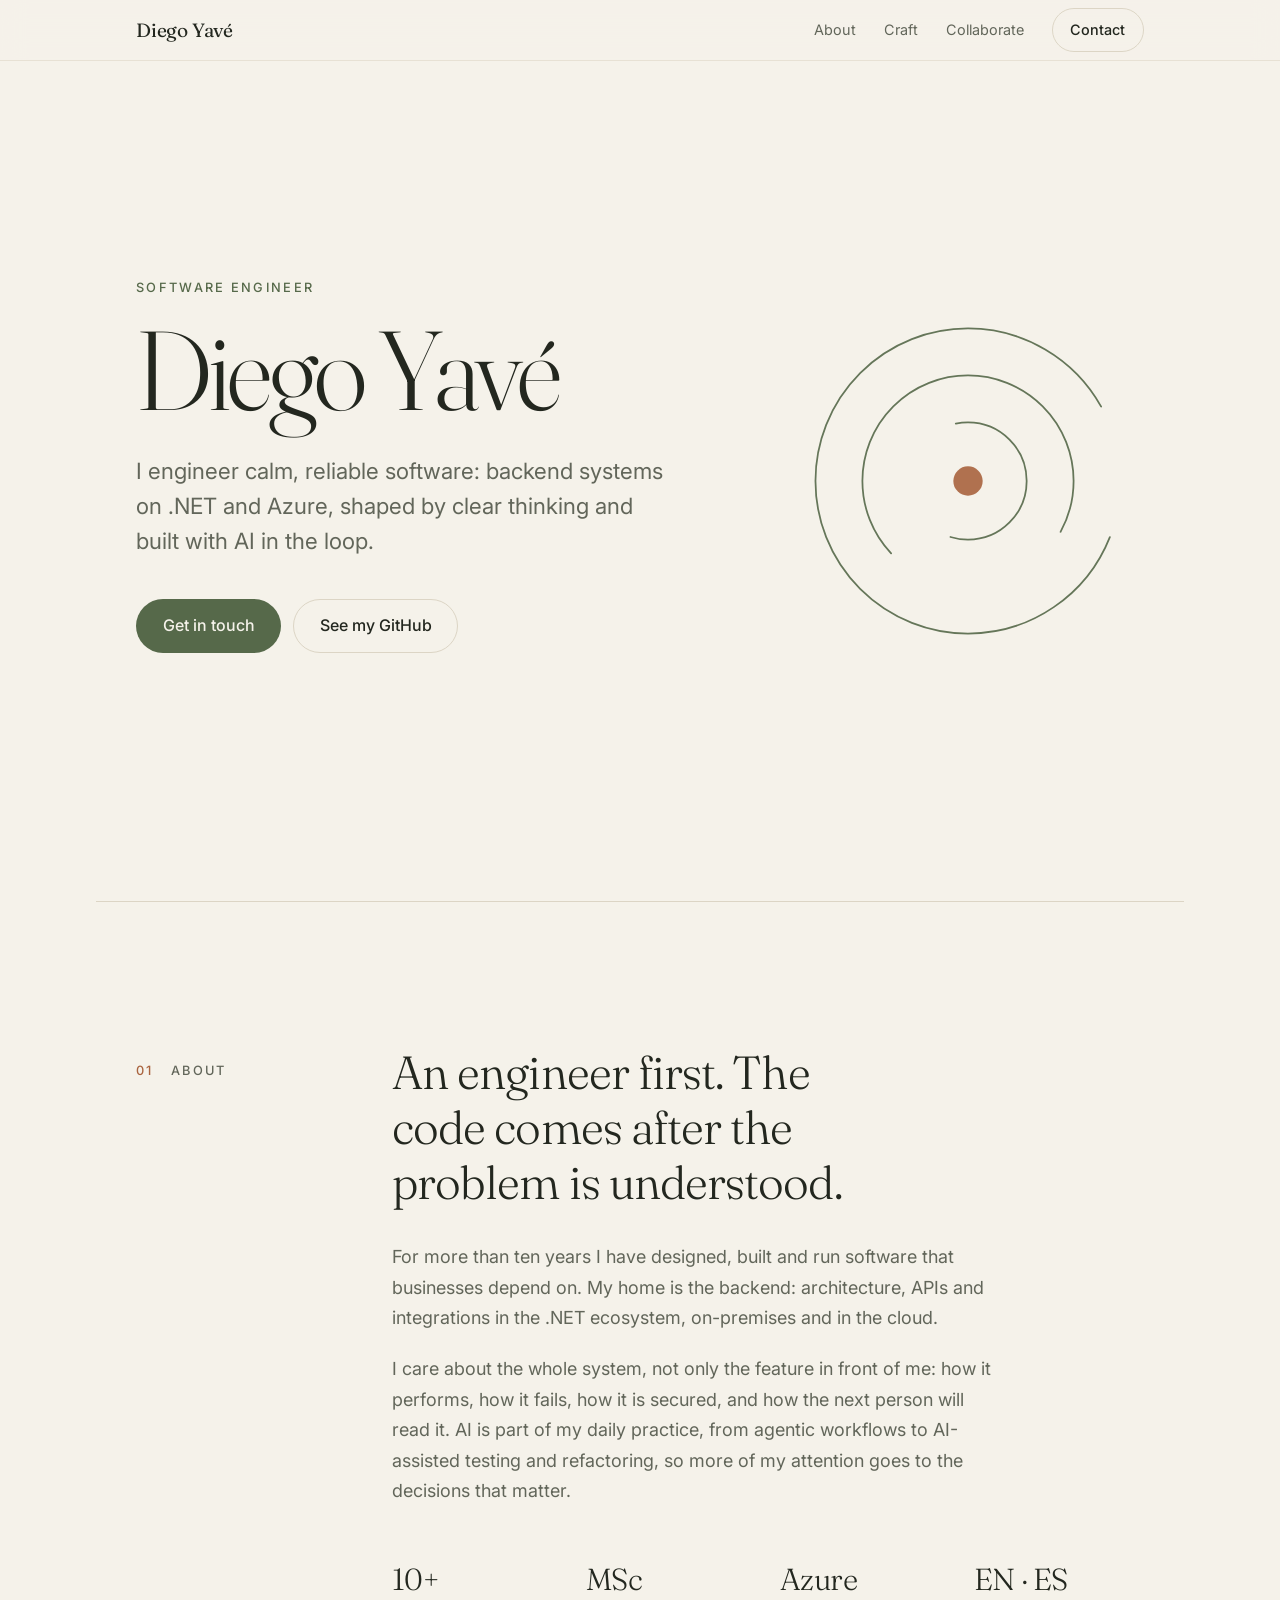
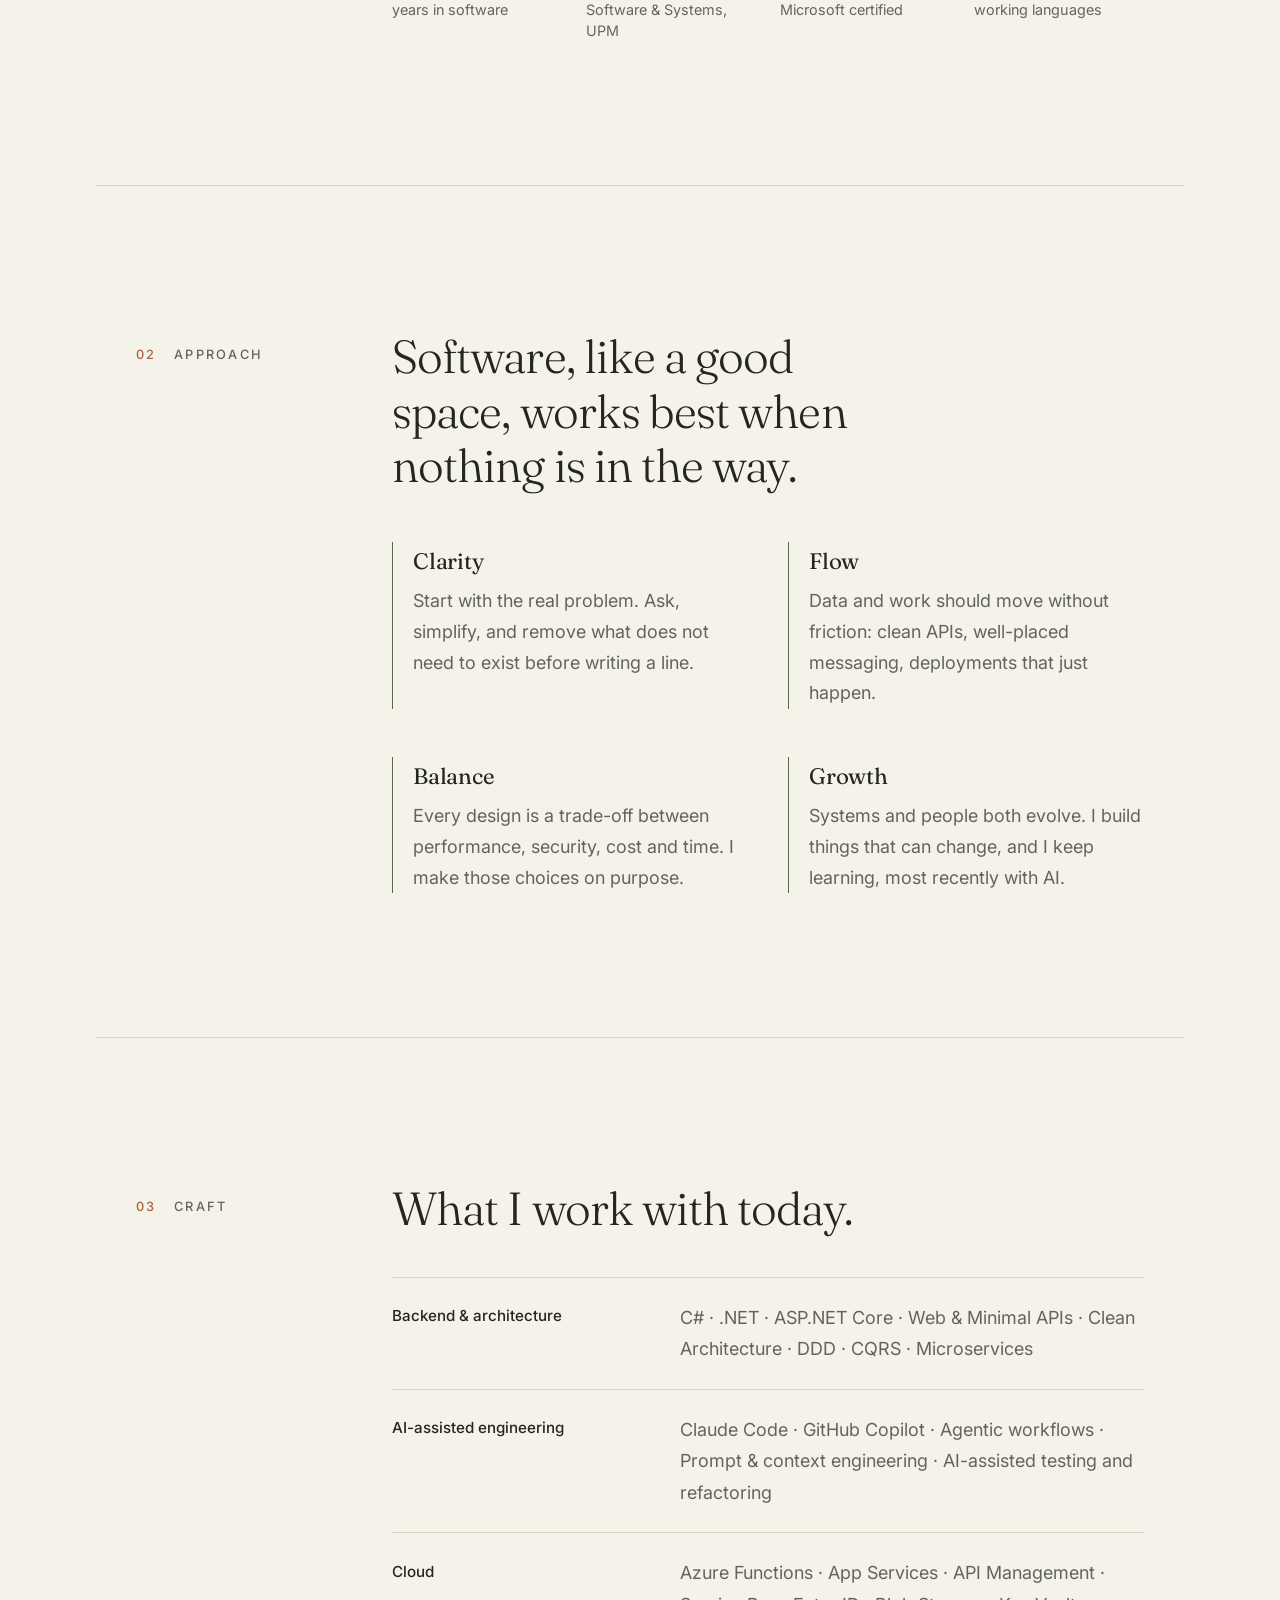
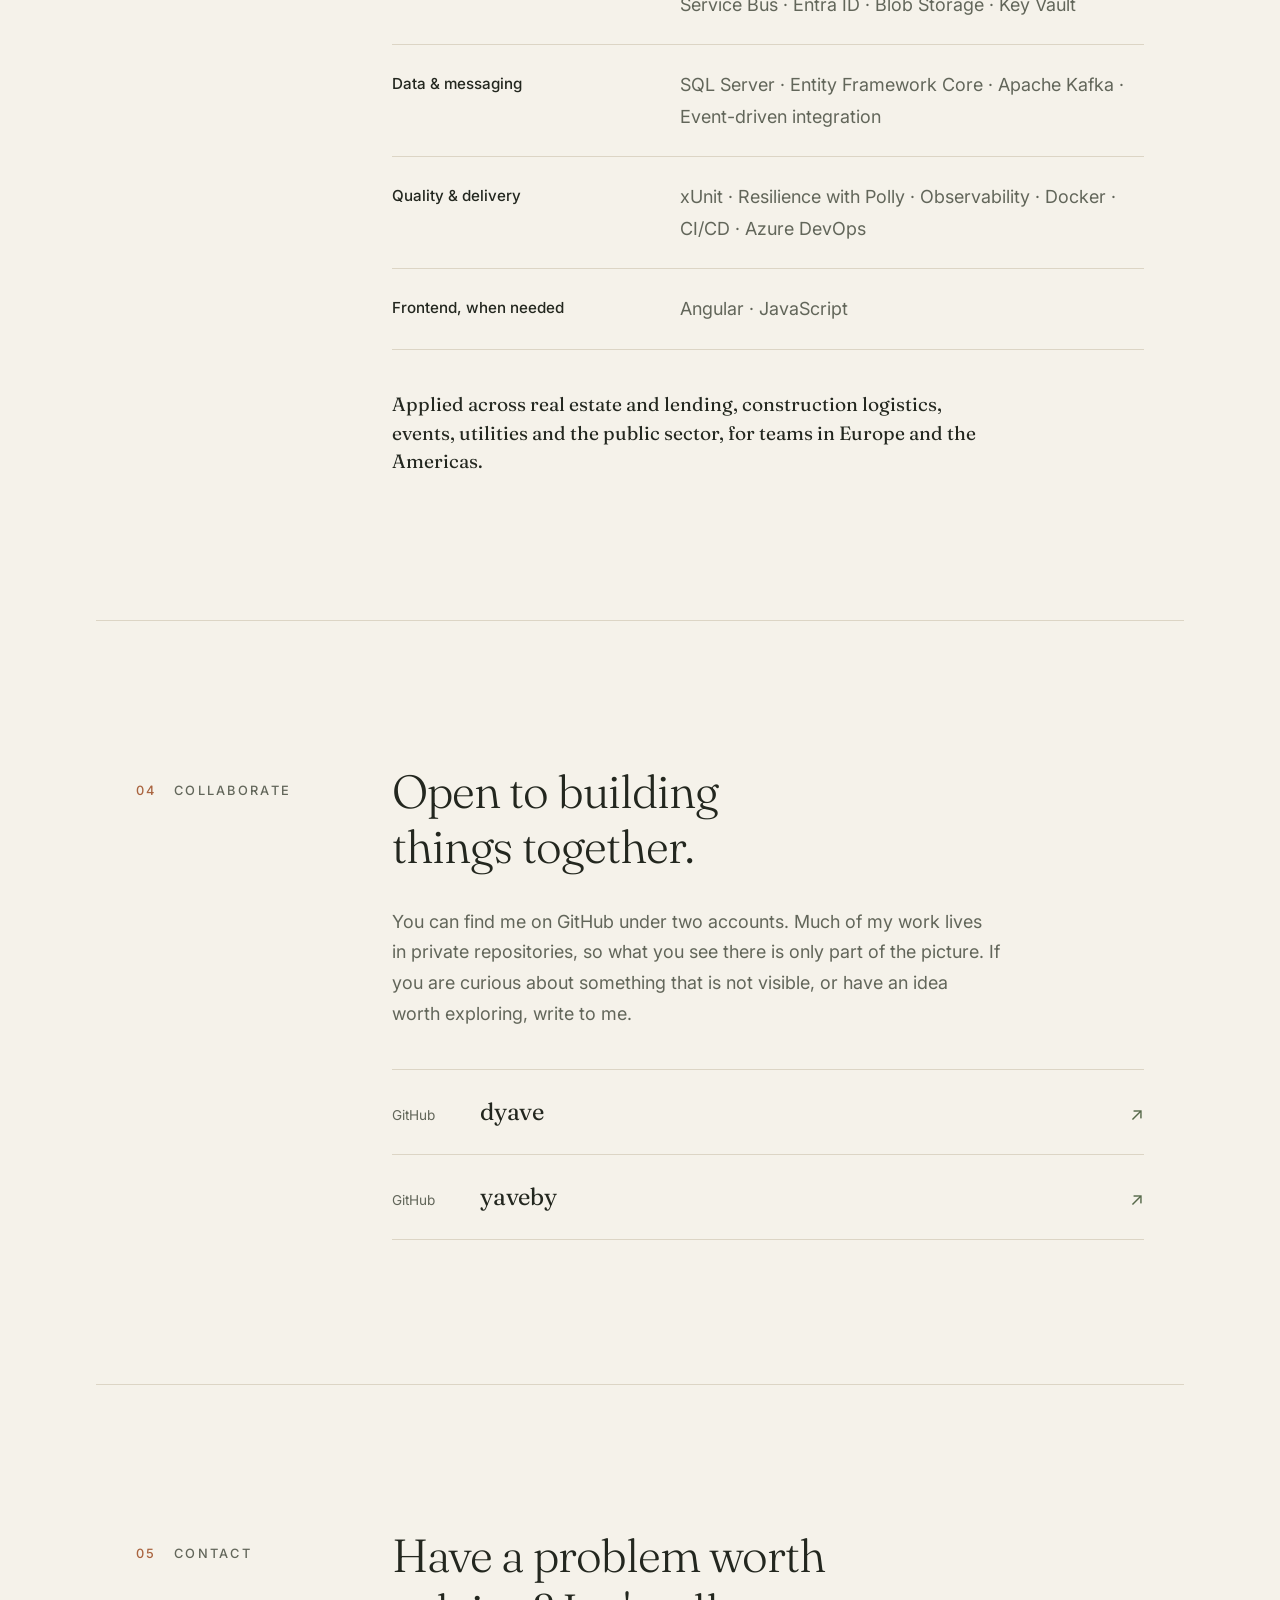
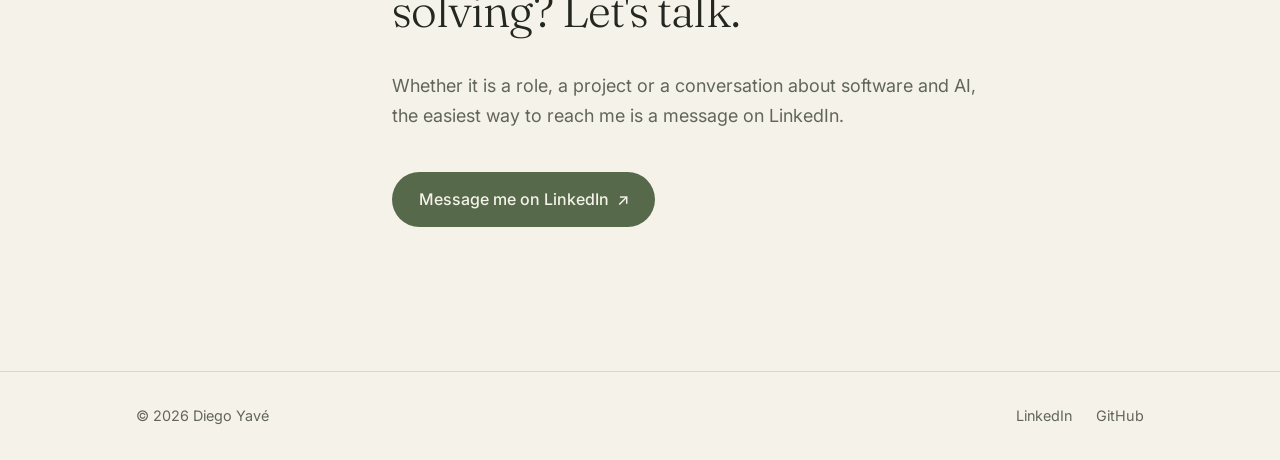
==== index.html @ b96f52ca "Add personal site Single-page, mobile-first site: about, approach, craft, collaboration and contact." ====
<!doctype html>
<html lang="en">
<head>
  <meta charset="utf-8">
  <meta name="viewport" content="width=device-width, initial-scale=1, viewport-fit=cover">
  <title>Diego Yavé — Software Engineer</title>
  <meta name="description" content="Diego Yavé is a software engineer with 10+ years building reliable backend systems on .NET and Azure, with AI woven into the way he works.">
  <meta name="author" content="Diego Yavé">
  <meta name="theme-color" content="#f5f2ea" media="(prefers-color-scheme: light)">
  <meta name="theme-color" content="#171a15" media="(prefers-color-scheme: dark)">
  <link rel="canonical" href="https://yaveby.github.io/">

  <meta property="og:type" content="website">
  <meta property="og:url" content="https://yaveby.github.io/">
  <meta property="og:title" content="Diego Yavé — Software Engineer">
  <meta property="og:description" content="Calm, reliable software. Backend systems on .NET and Azure, built with an engineer's care and AI in the loop.">
  <meta name="twitter:card" content="summary">

  <link rel="icon" href="favicon.svg" type="image/svg+xml">
  <link rel="preconnect" href="https://fonts.googleapis.com">
  <link rel="preconnect" href="https://fonts.gstatic.com" crossorigin>
  <link rel="stylesheet" href="https://fonts.googleapis.com/css2?family=Fraunces:opsz,wght@9..144,300..500&family=Inter:wght@400;500&display=swap">
  <link rel="stylesheet" href="styles.css">
  <script>document.documentElement.classList.add('js');</script>
</head>
<body>
  <a class="skip" href="#main">Skip to content</a>

  <header class="site-header">
    <div class="wrap bar">
      <a class="wordmark" href="#top" aria-label="Diego Yavé, back to top">Diego Yavé</a>
      <nav aria-label="Sections">
        <a class="nav-link" href="#about">About</a>
        <a class="nav-link" href="#craft">Craft</a>
        <a class="nav-link" href="#collaborate">Collaborate</a>
        <a class="nav-cta" href="#contact">Contact</a>
      </nav>
    </div>
  </header>

  <main id="main">
    <!-- Hero -->
    <section class="hero wrap" id="top">
      <svg class="emblem" viewBox="0 0 120 120" aria-hidden="true" focusable="false">
        <circle cx="60" cy="60" r="52" pathLength="100" stroke-dasharray="86 14" stroke-dashoffset="-6"/>
        <circle cx="60" cy="60" r="36" pathLength="100" stroke-dasharray="70 30" stroke-dashoffset="-38"/>
        <circle cx="60" cy="60" r="20" pathLength="100" stroke-dasharray="58 42" stroke-dashoffset="-72"/>
        <circle class="seed" cx="60" cy="60" r="5"/>
      </svg>
      <p class="eyebrow">Software Engineer</p>
      <h1>Diego Yavé</h1>
      <p class="lede">
        I engineer calm, reliable software: backend systems on .NET and Azure,
        shaped by clear thinking and built with AI in the loop.
      </p>
      <div class="actions">
        <a class="btn btn-solid" href="#contact">Get in touch</a>
        <a class="btn btn-quiet" href="#collaborate">See my GitHub</a>
      </div>
    </section>

    <!-- About -->
    <section class="section wrap" id="about">
      <p class="label reveal"><span>01</span> About</p>
      <div class="body">
        <h2 class="reveal">An engineer first. The code comes after the problem is understood.</h2>
        <p class="reveal">
          For more than ten years I have designed, built and run software that businesses depend on.
          My home is the backend: architecture, APIs and integrations in the .NET ecosystem, on-premises and in the cloud.
        </p>
        <p class="reveal">
          I care about the whole system, not only the feature in front of me: how it performs, how it fails,
          how it is secured, and how the next person will read it. AI is part of my daily practice, from
          agentic workflows to AI-assisted testing and refactoring, so more of my attention goes to the
          decisions that matter.
        </p>
        <ul class="facts reveal">
          <li><strong>10+</strong><span>years in software</span></li>
          <li><strong>MSc</strong><span>Software &amp; Systems, UPM</span></li>
          <li><strong>Azure</strong><span>Microsoft certified</span></li>
          <li><strong>EN · ES</strong><span>working languages</span></li>
        </ul>
      </div>
    </section>

    <!-- Principles -->
    <section class="section wrap" id="approach">
      <p class="label reveal"><span>02</span> Approach</p>
      <div class="body">
        <h2 class="reveal">Software, like a good space, works best when nothing is in the way.</h2>
        <ol class="principles">
          <li class="reveal">
            <h3>Clarity</h3>
            <p>Start with the real problem. Ask, simplify, and remove what does not need to exist before writing a line.</p>
          </li>
          <li class="reveal">
            <h3>Flow</h3>
            <p>Data and work should move without friction: clean APIs, well-placed messaging, deployments that just happen.</p>
          </li>
          <li class="reveal">
            <h3>Balance</h3>
            <p>Every design is a trade-off between performance, security, cost and time. I make those choices on purpose.</p>
          </li>
          <li class="reveal">
            <h3>Growth</h3>
            <p>Systems and people both evolve. I build things that can change, and I keep learning, most recently with AI.</p>
          </li>
        </ol>
      </div>
    </section>

    <!-- Craft -->
    <section class="section wrap" id="craft">
      <p class="label reveal"><span>03</span> Craft</p>
      <div class="body">
        <h2 class="reveal">What I work with today.</h2>
        <dl class="craft">
          <div class="reveal">
            <dt>Backend &amp; architecture</dt>
            <dd>C# · .NET · ASP.NET Core · Web &amp; Minimal APIs · Clean Architecture · DDD · CQRS · Microservices</dd>
          </div>
          <div class="reveal">
            <dt>AI-assisted engineering</dt>
            <dd>Claude Code · GitHub Copilot · Agentic workflows · Prompt &amp; context engineering · AI-assisted testing and refactoring</dd>
          </div>
          <div class="reveal">
            <dt>Cloud</dt>
            <dd>Azure Functions · App Services · API Management · Service Bus · Entra ID · Blob Storage · Key Vault</dd>
          </div>
          <div class="reveal">
            <dt>Data &amp; messaging</dt>
            <dd>SQL Server · Entity Framework Core · Apache Kafka · Event-driven integration</dd>
          </div>
          <div class="reveal">
            <dt>Quality &amp; delivery</dt>
            <dd>xUnit · Resilience with Polly · Observability · Docker · CI/CD · Azure DevOps</dd>
          </div>
          <div class="reveal">
            <dt>Frontend, when needed</dt>
            <dd>Angular · JavaScript</dd>
          </div>
        </dl>

        <p class="note reveal">
          Applied across real estate and lending, construction logistics, events,
          utilities and the public sector, for teams in Europe and the Americas.
        </p>
      </div>
    </section>

    <!-- Collaborate -->
    <section class="section wrap" id="collaborate">
      <p class="label reveal"><span>04</span> Collaborate</p>
      <div class="body">
        <h2 class="reveal">Open to building things together.</h2>
        <p class="reveal">
          You can find me on GitHub under two accounts. Much of my work lives in private repositories,
          so what you see there is only part of the picture. If you are curious about something that
          is not visible, or have an idea worth exploring, write to me.
        </p>
        <ul class="links reveal">
          <li>
            <a href="https://github.com/dyave" target="_blank" rel="noopener">
              <span class="links-k">GitHub</span>
              <span class="links-v">dyave</span>
              <span class="arrow" aria-hidden="true">↗</span>
            </a>
          </li>
          <li>
            <a href="https://github.com/yaveby" target="_blank" rel="noopener">
              <span class="links-k">GitHub</span>
              <span class="links-v">yaveby</span>
              <span class="arrow" aria-hidden="true">↗</span>
            </a>
          </li>
        </ul>
      </div>
    </section>

    <!-- Contact -->
    <section class="section wrap contact" id="contact">
      <p class="label reveal"><span>05</span> Contact</p>
      <div class="body">
        <h2 class="reveal">Have a problem worth solving? Let's talk.</h2>
        <p class="reveal">
          Whether it is a role, a project or a conversation about software and AI,
          the easiest way to reach me is a message on LinkedIn.
        </p>
        <div class="actions reveal">
          <a class="btn btn-solid" href="https://www.linkedin.com/in/diego-yave/" target="_blank" rel="noopener">Message me on LinkedIn <span aria-hidden="true">↗</span></a>
        </div>
      </div>
    </section>
  </main>

  <footer class="site-footer">
    <div class="wrap foot">
      <p>© 2026 Diego Yavé</p>
      <p>
        <a href="https://www.linkedin.com/in/diego-yave/" target="_blank" rel="noopener">LinkedIn</a>
        <a href="https://github.com/dyave" target="_blank" rel="noopener">GitHub</a>
      </p>
    </div>
  </footer>

  <script src="script.js" defer></script>
</body>
</html>
---- styles.css ----
/* Diego Yavé — personal site
   Mobile-first. Natural palette: paper, ink, moss, clay. */

:root {
  --bg: #f5f2ea;
  --surface: #ede8dc;
  --ink: #23271f;
  --muted: #62665a;
  --line: #dcd5c5;
  --accent: #56694a;
  --clay: #a9643f;
  --on-accent: #f5f2ea;

  --serif: "Fraunces", "Iowan Old Style", "Palatino Linotype", Georgia, serif;
  --sans: "Inter", system-ui, -apple-system, "Segoe UI", Roboto, sans-serif;

  --gutter: 1.5rem;
  --space: clamp(4.5rem, 14vw, 9rem);
}

@media (prefers-color-scheme: dark) {
  :root {
    --bg: #171a15;
    --surface: #1f231c;
    --ink: #e9e6dc;
    --muted: #a5a899;
    --line: #31362c;
    --accent: #a6b895;
    --clay: #d39674;
    --on-accent: #171a15;
  }
}

*, *::before, *::after { box-sizing: border-box; }

html {
  scroll-behavior: smooth;
  scroll-padding-top: 4.5rem;
  -webkit-text-size-adjust: 100%;
}

body {
  margin: 0;
  background: var(--bg);
  color: var(--ink);
  font-family: var(--sans);
  font-size: 1.0625rem;
  line-height: 1.7;
  -webkit-font-smoothing: antialiased;
  text-rendering: optimizeLegibility;
}

h1, h2, h3, p, ul, ol, dl, dd { margin: 0; padding: 0; }
ul, ol { list-style: none; }
a { color: inherit; text-decoration: none; }

:focus-visible {
  outline: 2px solid var(--accent);
  outline-offset: 3px;
  border-radius: 4px;
}

.wrap {
  width: 100%;
  max-width: 68rem;
  margin-inline: auto;
  padding-inline: max(var(--gutter), env(safe-area-inset-left)) max(var(--gutter), env(safe-area-inset-right));
}

.skip {
  position: absolute;
  left: 1rem;
  top: -4rem;
  z-index: 20;
  padding: .6rem 1rem;
  background: var(--ink);
  color: var(--bg);
  border-radius: 999px;
}
.skip:focus { top: 1rem; }

/* Header ---------------------------------------------------- */

.site-header {
  position: sticky;
  top: 0;
  z-index: 10;
  background: color-mix(in srgb, var(--bg) 86%, transparent);
  -webkit-backdrop-filter: blur(12px);
  backdrop-filter: blur(12px);
  border-bottom: 1px solid color-mix(in srgb, var(--line) 60%, transparent);
}

.bar {
  display: flex;
  align-items: center;
  justify-content: space-between;
  min-height: 3.75rem;
}

.wordmark {
  font-family: var(--serif);
  font-size: 1.2rem;
  letter-spacing: -.01em;
  padding-block: .6rem;
}

nav { display: flex; align-items: center; gap: 1.75rem; }

.nav-link {
  display: none;
  font-size: .9rem;
  color: var(--muted);
  padding-block: .6rem;
  transition: color .2s;
}
.nav-link:hover { color: var(--ink); }

.nav-cta {
  font-size: .9rem;
  font-weight: 500;
  padding: .55rem 1.1rem;
  border: 1px solid var(--line);
  border-radius: 999px;
  transition: border-color .2s, background-color .2s;
}
.nav-cta:hover { border-color: var(--accent); background: var(--surface); }

/* Hero ------------------------------------------------------ */

.hero {
  padding-block: clamp(3.5rem, 12vw, 7rem) var(--space);
  min-height: calc(100svh - 3.75rem);
  display: flex;
  flex-direction: column;
  justify-content: center;
}

.emblem {
  width: 5.5rem;
  height: 5.5rem;
  margin-bottom: 2.5rem;
  fill: none;
  stroke: var(--accent);
  stroke-width: 1.25;
  stroke-linecap: round;
}
.emblem .seed { fill: var(--clay); stroke: none; }

.eyebrow {
  font-size: .8rem;
  font-weight: 500;
  letter-spacing: .18em;
  text-transform: uppercase;
  color: var(--accent);
  margin-bottom: 1rem;
}

h1 {
  font-family: var(--serif);
  font-weight: 300;
  font-size: clamp(3.25rem, 15vw, 7rem);
  line-height: 1;
  letter-spacing: -.035em;
}

.lede {
  margin-top: 1.75rem;
  max-width: 34rem;
  font-size: clamp(1.15rem, 4.4vw, 1.4rem);
  line-height: 1.55;
  color: var(--muted);
}

.actions {
  display: flex;
  flex-direction: column;
  gap: .75rem;
  margin-top: 2.5rem;
}

.btn {
  display: inline-flex;
  align-items: center;
  justify-content: center;
  gap: .5rem;
  min-height: 3.25rem;
  padding: .8rem 1.6rem;
  border-radius: 999px;
  font-weight: 500;
  font-size: 1rem;
  border: 1px solid transparent;
  transition: transform .2s, background-color .2s, border-color .2s;
}
.btn:active { transform: scale(.98); }
.btn-solid { background: var(--accent); color: var(--on-accent); }
.btn-solid:hover { background: color-mix(in srgb, var(--accent) 88%, var(--ink)); }
.btn-quiet { border-color: var(--line); }
.btn-quiet:hover { border-color: var(--accent); background: var(--surface); }

/* Sections -------------------------------------------------- */

.section {
  padding-block: var(--space);
  border-top: 1px solid var(--line);
}

.label {
  font-size: .8rem;
  font-weight: 500;
  letter-spacing: .18em;
  text-transform: uppercase;
  color: var(--muted);
  margin-bottom: 2rem;
}
.label span { color: var(--clay); margin-right: .75rem; }

h2 {
  font-family: var(--serif);
  font-weight: 300;
  font-size: clamp(1.85rem, 7.2vw, 2.9rem);
  line-height: 1.18;
  letter-spacing: -.02em;
  max-width: 22ch;
  margin-bottom: 2rem;
  text-wrap: balance;
}

.body > p {
  max-width: 38rem;
  color: var(--muted);
}
.body > p + p { margin-top: 1.25rem; }

/* Facts */
.facts {
  display: grid;
  grid-template-columns: 1fr 1fr;
  gap: 2rem 1.5rem;
  margin-top: 3.5rem;
}
.facts li { display: flex; flex-direction: column; gap: .25rem; }
.facts strong {
  font-family: var(--serif);
  font-weight: 300;
  font-size: 1.9rem;
  line-height: 1.1;
  letter-spacing: -.02em;
}
.facts span { font-size: .9rem; color: var(--muted); line-height: 1.4; }

/* Principles */
.principles {
  display: grid;
  gap: 2.75rem;
  margin-top: 3rem;
  counter-reset: p;
}
.principles li {
  counter-increment: p;
  padding-left: 1.25rem;
  border-left: 1px solid var(--accent);
}
.principles h3 {
  font-family: var(--serif);
  font-weight: 400;
  font-size: 1.4rem;
  letter-spacing: -.01em;
  margin-bottom: .4rem;
}
.principles p { color: var(--muted); max-width: 30rem; }

/* Craft */
.craft { margin-top: 2.5rem; border-bottom: 1px solid var(--line); }
.craft > div {
  padding-block: 1.5rem;
  border-top: 1px solid var(--line);
}
.craft dt {
  font-weight: 500;
  font-size: .95rem;
  margin-bottom: .45rem;
}
.craft dd { color: var(--muted); line-height: 1.75; }

.note {
  margin-top: 2.5rem;
  font-family: var(--serif);
  font-size: 1.2rem;
  line-height: 1.5;
  color: var(--ink) !important;
}

/* Link list */
.links { margin-top: 2.5rem; border-bottom: 1px solid var(--line); }
.links a {
  display: flex;
  align-items: baseline;
  gap: 1rem;
  padding-block: 1.35rem;
  border-top: 1px solid var(--line);
  transition: padding .25s;
}
.links-k { font-size: .85rem; color: var(--muted); width: 4.5rem; }
.links-v {
  font-family: var(--serif);
  font-size: 1.5rem;
  letter-spacing: -.01em;
  flex: 1;
}
.arrow { color: var(--accent); transition: transform .25s; }
.links a:hover { padding-inline: .5rem; }
.links a:hover .arrow { transform: translate(2px, -2px); }

/* Contact */
.contact h2 { max-width: 18ch; }

/* Footer ---------------------------------------------------- */

.site-footer {
  border-top: 1px solid var(--line);
  padding-block: 2rem calc(2rem + env(safe-area-inset-bottom));
  font-size: .9rem;
  color: var(--muted);
}
.foot {
  display: flex;
  flex-wrap: wrap;
  justify-content: space-between;
  gap: .75rem 1.5rem;
}
.foot a { margin-left: 1.25rem; padding-block: .5rem; }
.foot a:first-child { margin-left: 0; }
.foot a:hover { color: var(--ink); }

/* Reveal on scroll (only when JS is running) ---------------- */

.js .reveal {
  opacity: 0;
  transform: translateY(14px);
  transition: opacity .8s ease, transform .8s ease;
}
.js .reveal.in { opacity: 1; transform: none; }

@media (prefers-reduced-motion: reduce) {
  html { scroll-behavior: auto; }
  .js .reveal { opacity: 1; transform: none; transition: none; }
  * { transition: none !important; }
}

/* Wider screens --------------------------------------------- */

@media (min-width: 40rem) {
  :root { --gutter: 2.5rem; }
  .actions { flex-direction: row; }
  .facts { grid-template-columns: repeat(4, 1fr); }
  .principles { grid-template-columns: 1fr 1fr; gap: 3rem 2.5rem; }
  .nav-link { display: inline-block; }
}

@media (min-width: 60rem) {
  body { font-size: 1.125rem; }
  .hero { position: relative; }
  .emblem {
    position: absolute;
    right: var(--gutter);
    top: 50%;
    width: 22rem;
    height: 22rem;
    margin: 0;
    transform: translateY(-50%);
    stroke-width: .6;
    opacity: .9;
  }
  .section {
    display: grid;
    grid-template-columns: 14rem 1fr;
    gap: 2rem;
  }
  .label { margin: .9rem 0 0; }
  .craft > div {
    display: grid;
    grid-template-columns: 16rem 1fr;
    gap: 2rem;
  }
  .craft dt { margin: 0; padding-top: .1rem; }
}
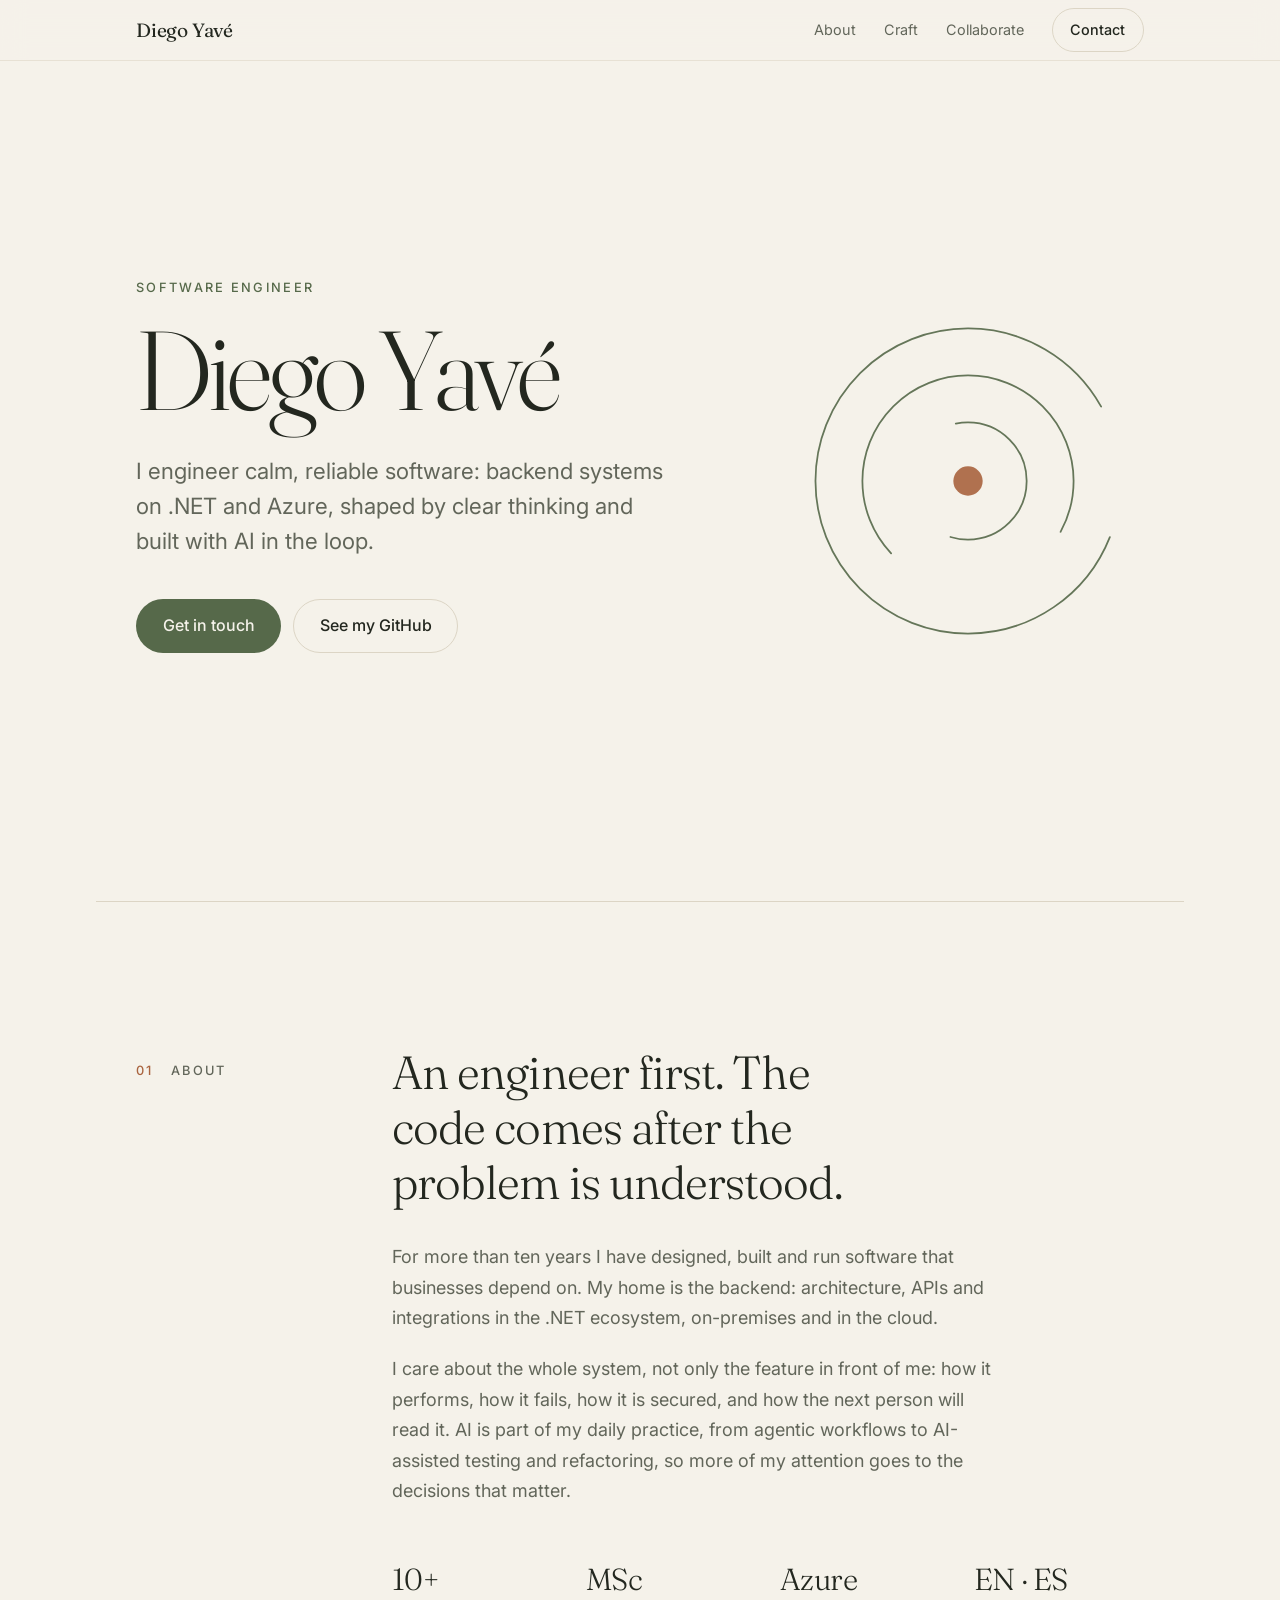
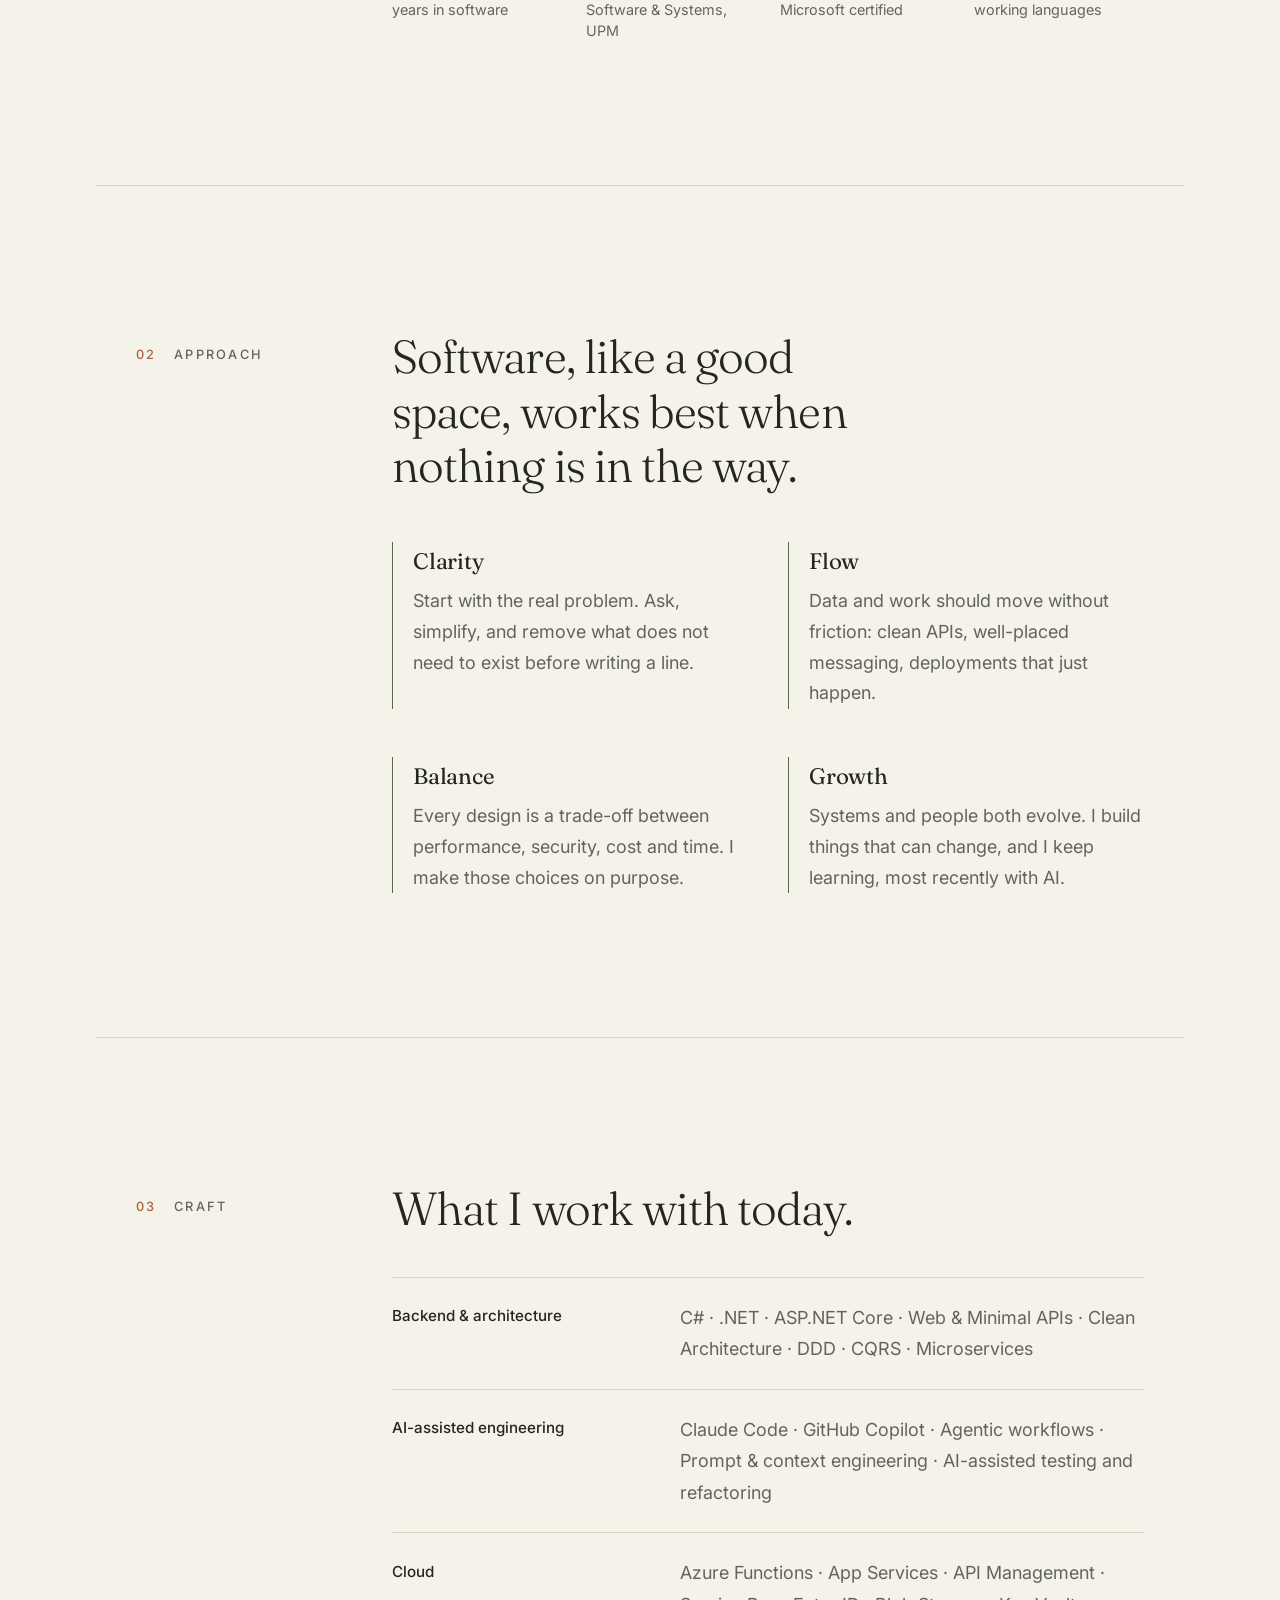
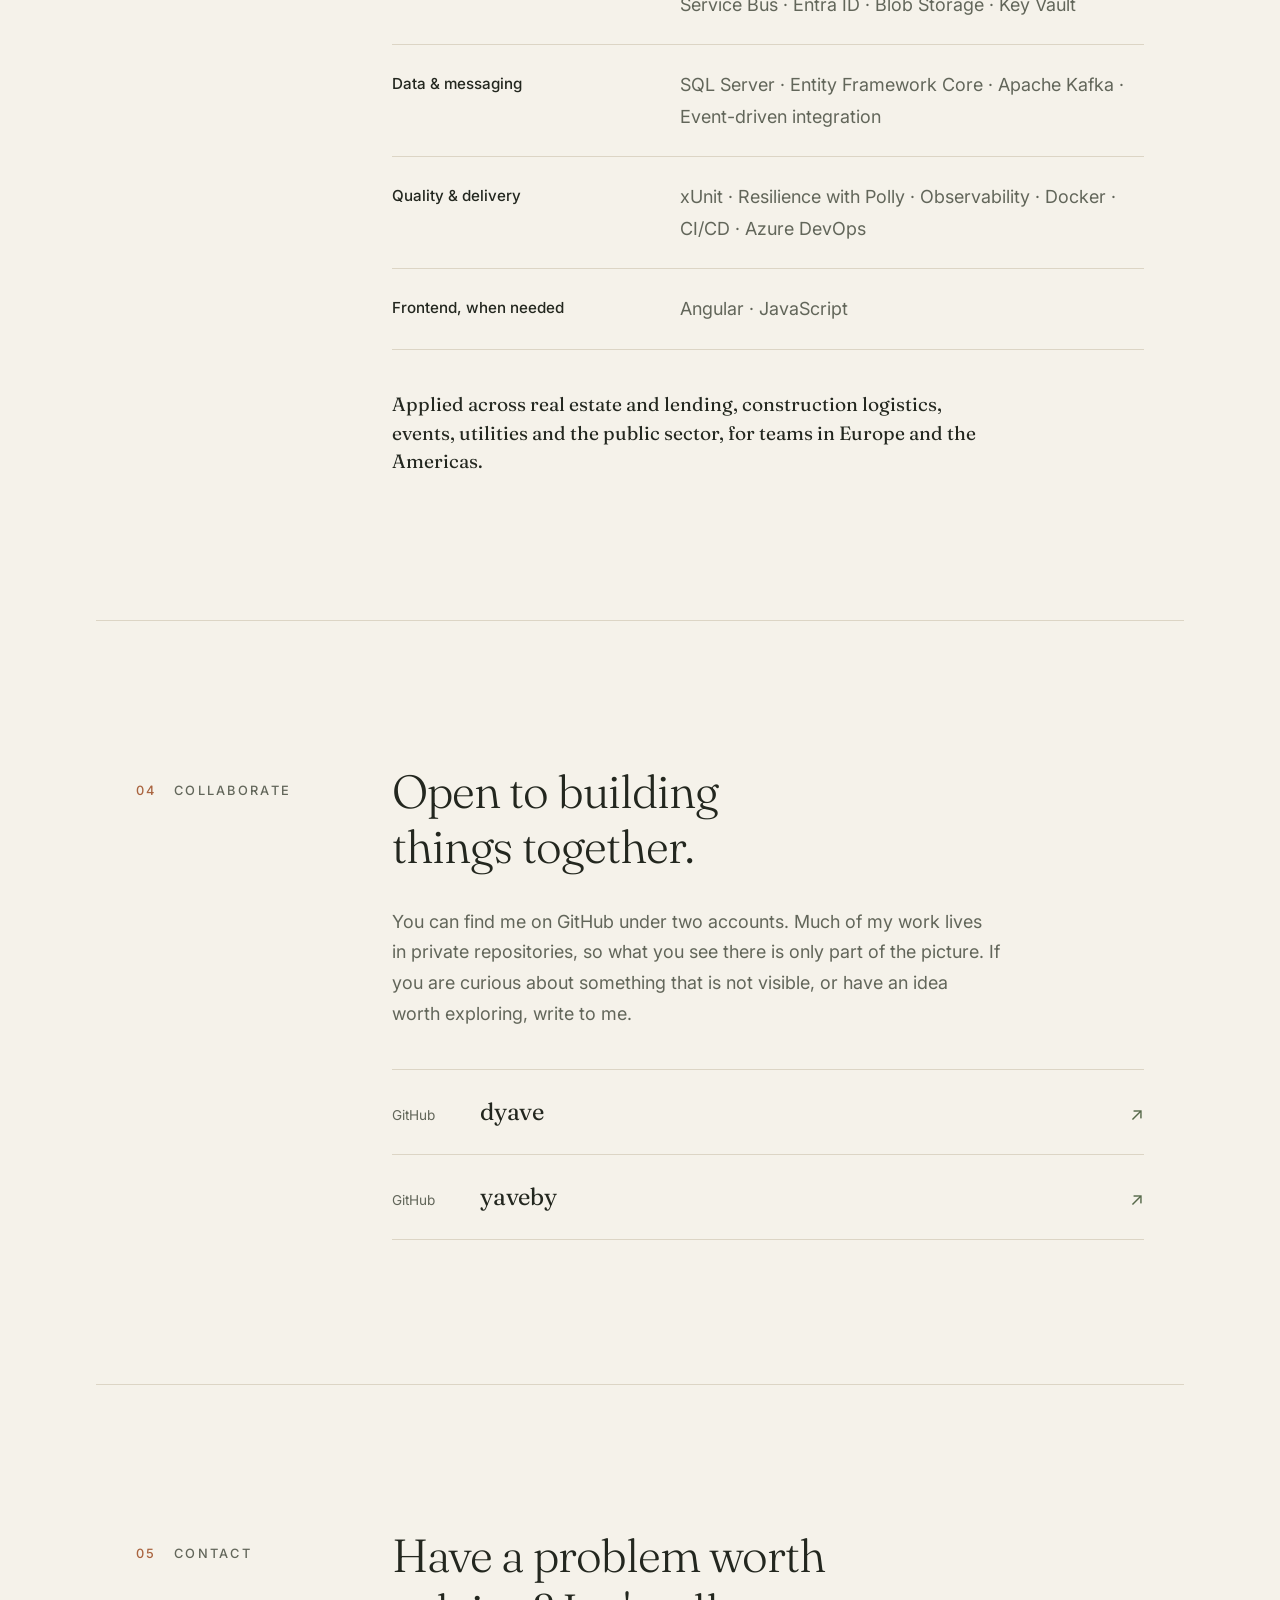
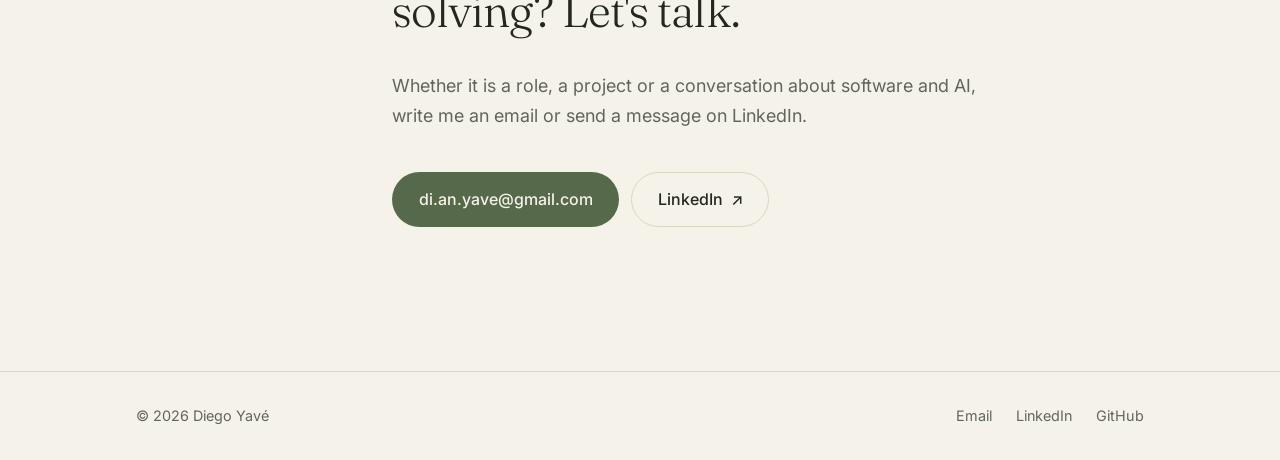
==== commit 2c49c3cc: "Add email to contact section Co-Authored-By: Claude Fable 5.2 <noreply@anthropic.com>" ====
--- a/index.html
+++ b/index.html
@@ -184,10 +184,11 @@
         <h2 class="reveal">Have a problem worth solving? Let's talk.</h2>
         <p class="reveal">
           Whether it is a role, a project or a conversation about software and AI,
-          the easiest way to reach me is a message on LinkedIn.
+          write me an email or send a message on LinkedIn.
         </p>
         <div class="actions reveal">
-          <a class="btn btn-solid" href="https://www.linkedin.com/in/diego-yave/" target="_blank" rel="noopener">Message me on LinkedIn <span aria-hidden="true">↗</span></a>
+          <a class="btn btn-solid" href="mailto:di.an.yave@gmail.com">di.an.yave@gmail.com</a>
+          <a class="btn btn-quiet" href="https://www.linkedin.com/in/diego-yave/" target="_blank" rel="noopener">LinkedIn <span aria-hidden="true">↗</span></a>
         </div>
       </div>
     </section>
@@ -197,6 +198,7 @@
     <div class="wrap foot">
       <p>© 2026 Diego Yavé</p>
       <p>
+        <a href="mailto:di.an.yave@gmail.com">Email</a>
         <a href="https://www.linkedin.com/in/diego-yave/" target="_blank" rel="noopener">LinkedIn</a>
         <a href="https://github.com/dyave" target="_blank" rel="noopener">GitHub</a>
       </p>
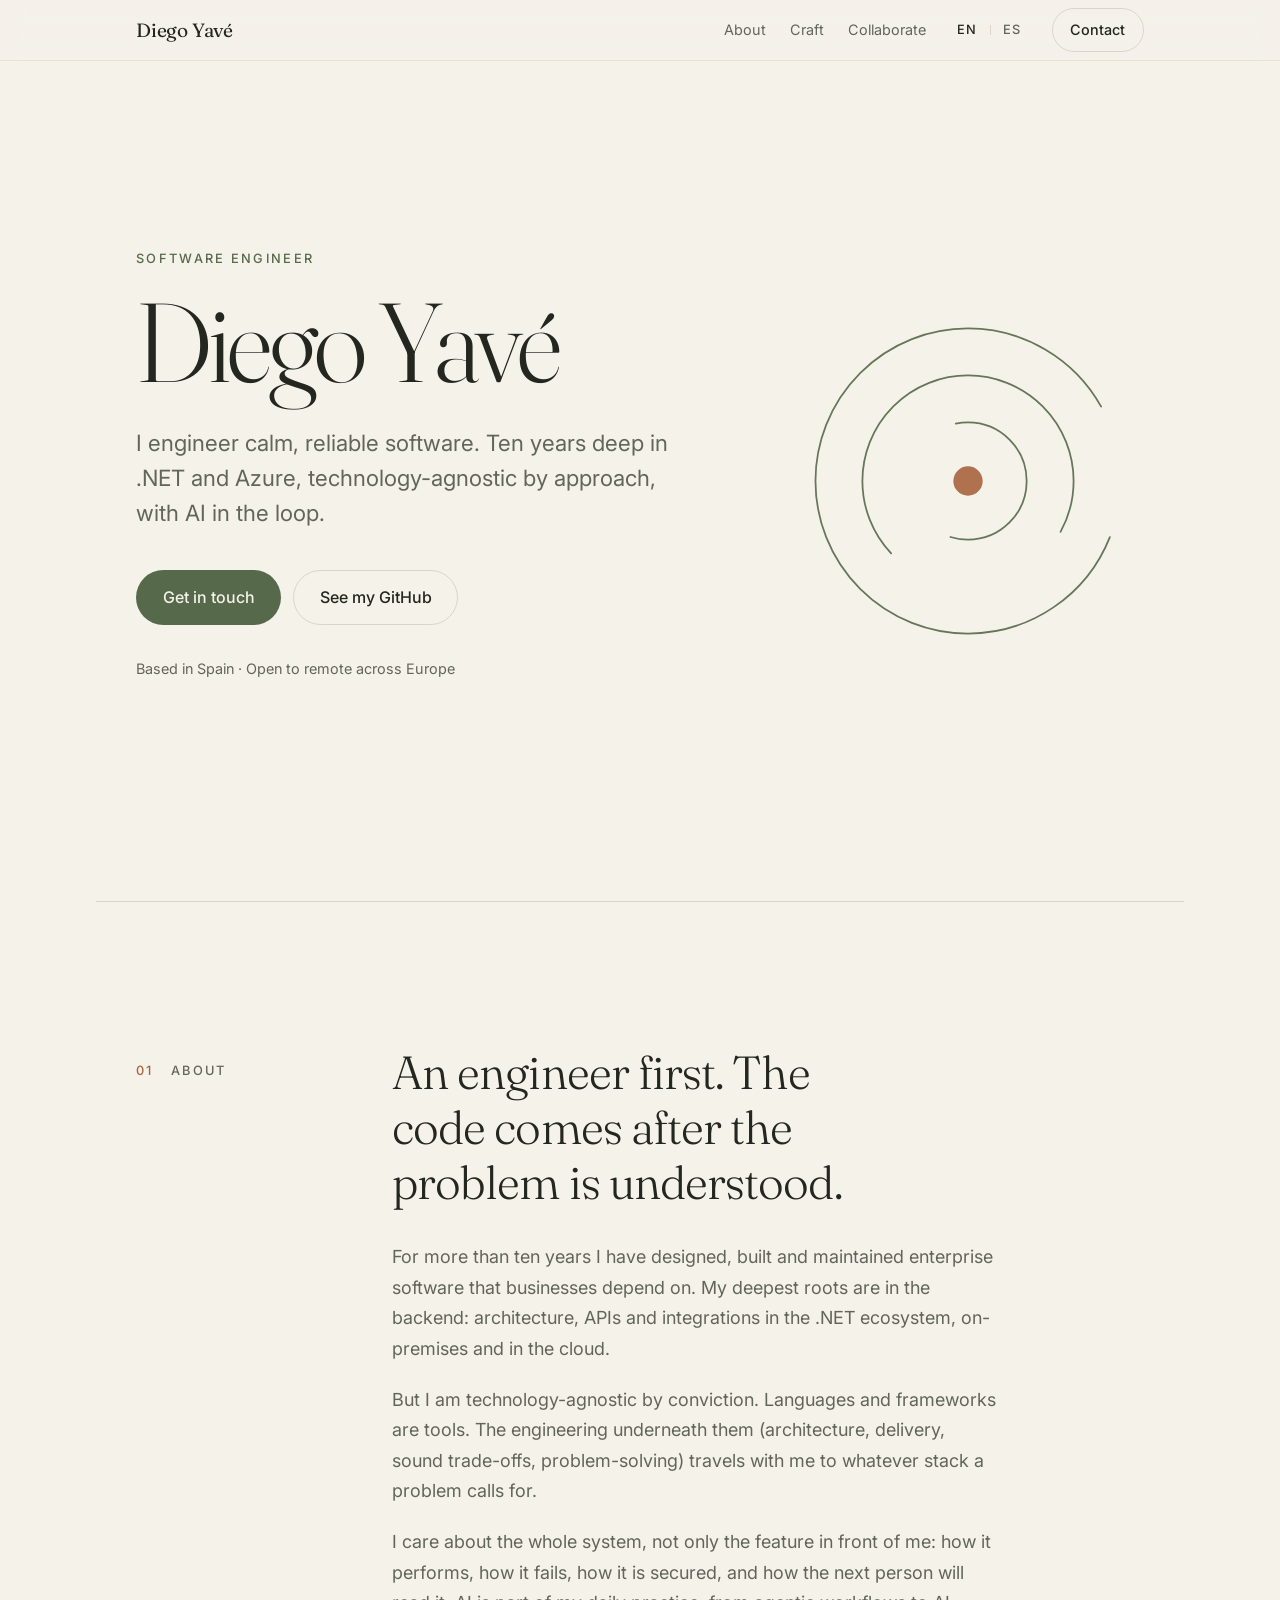
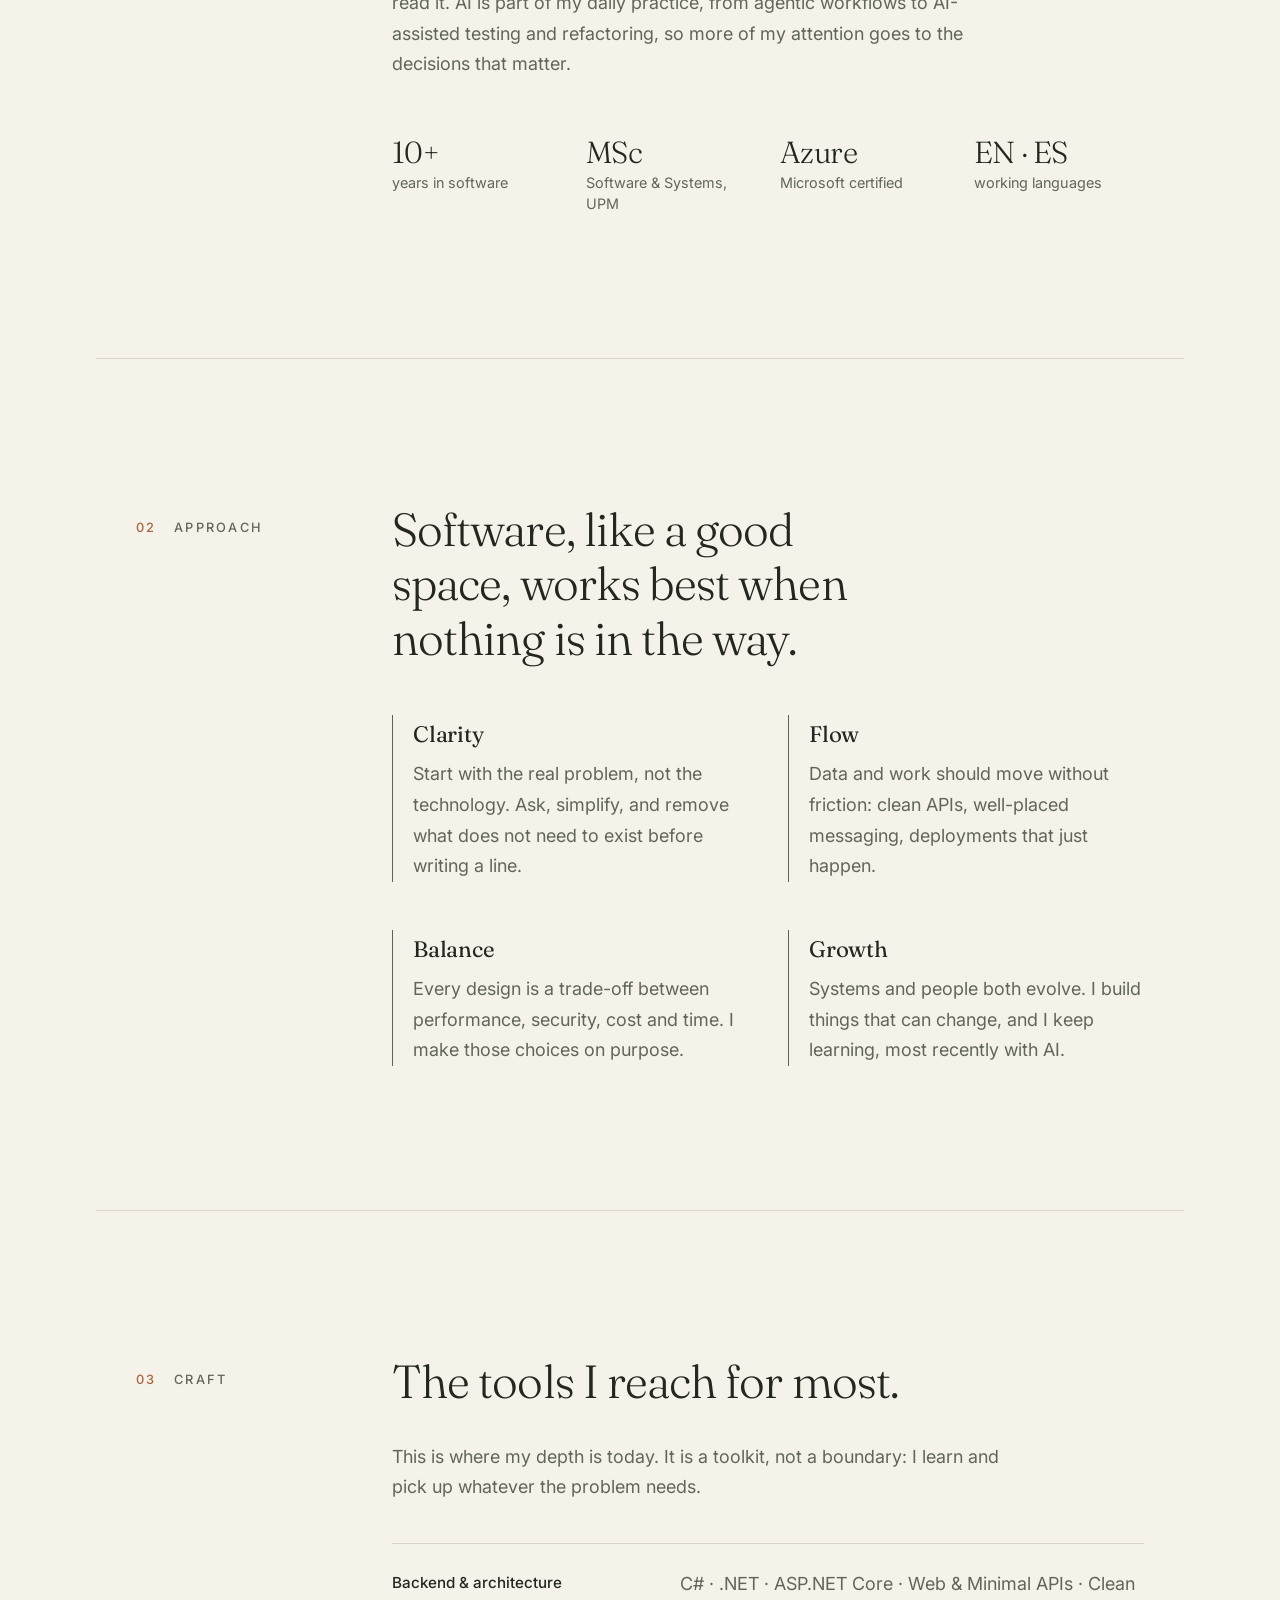
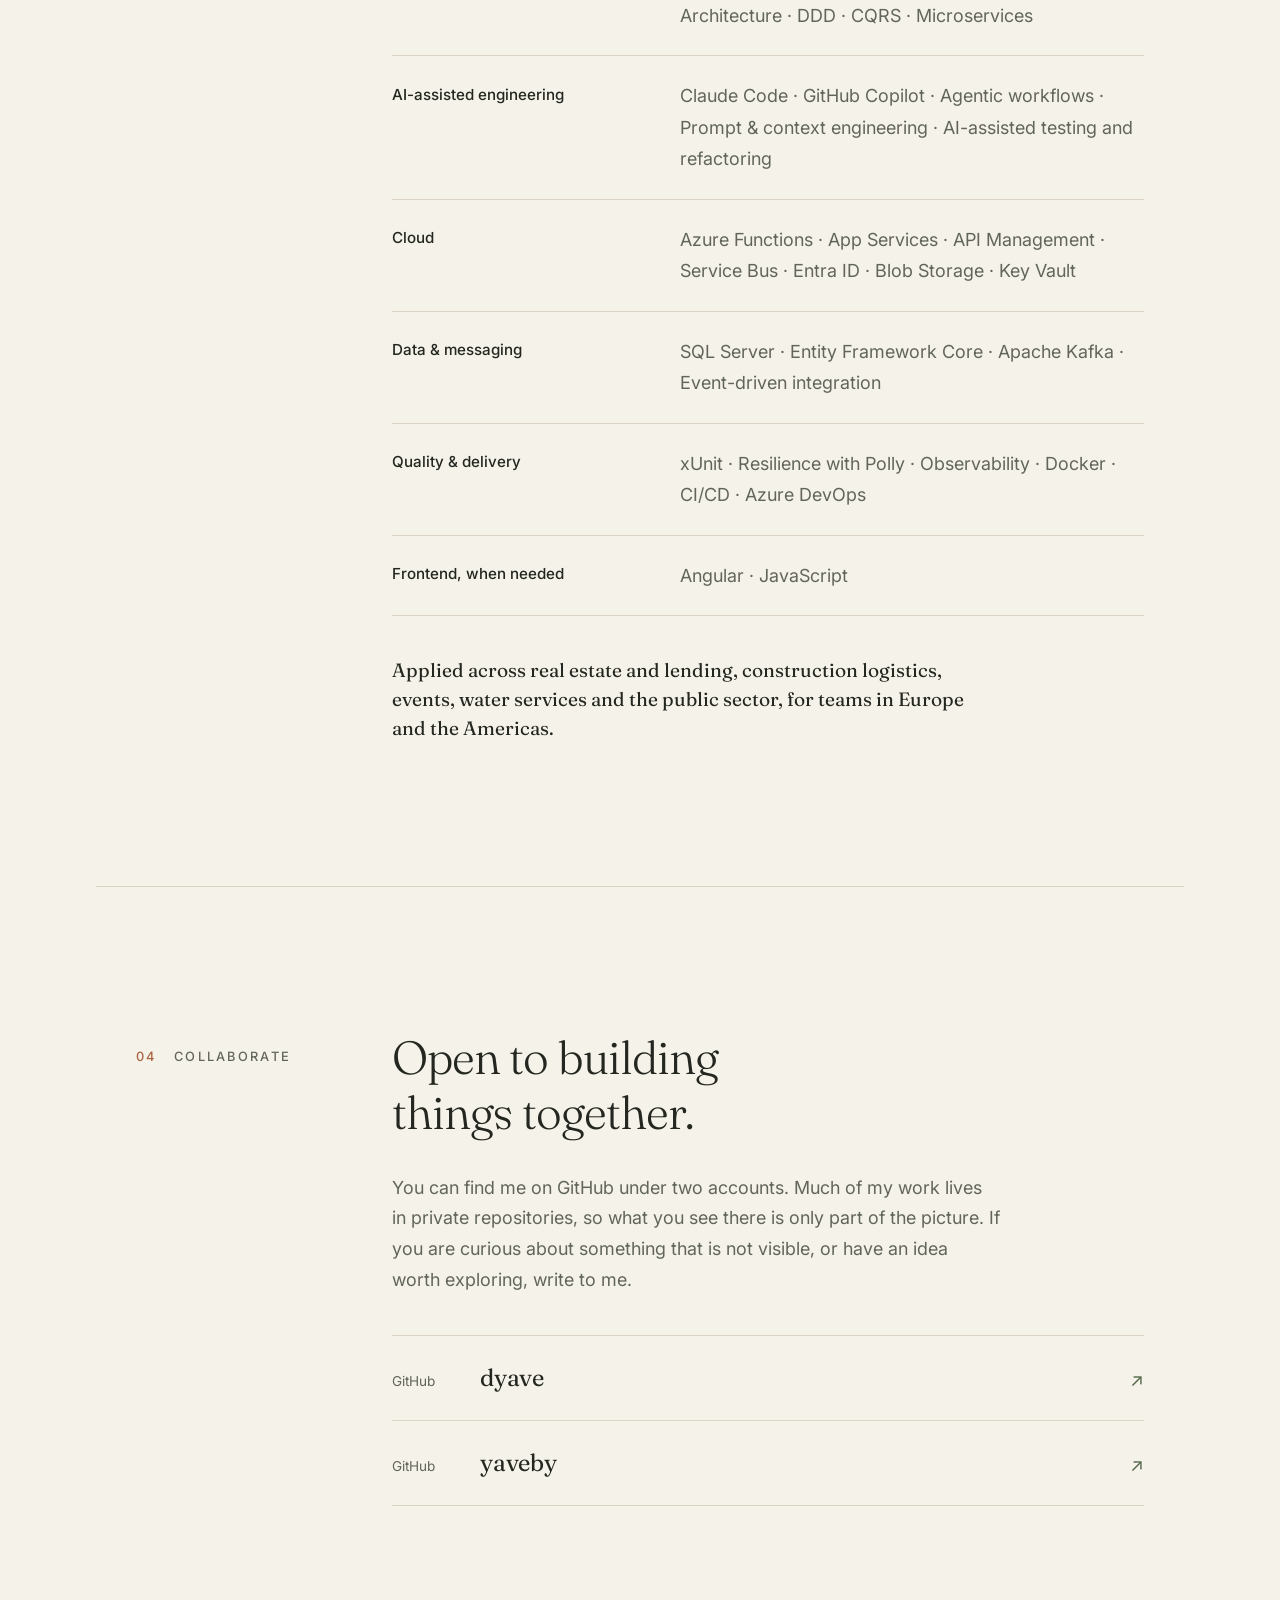
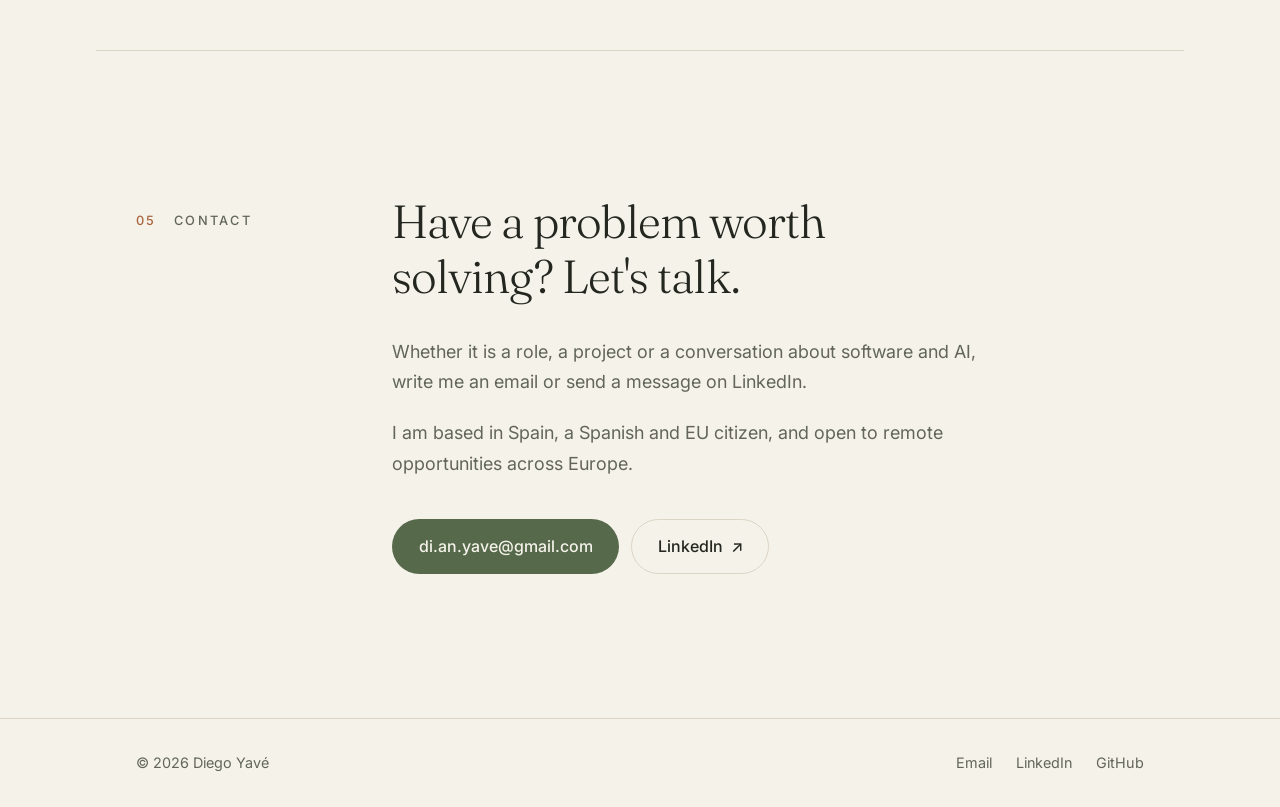
==== commit c3388b30: "Add Spanish version and language switch Also reworks the copy to stress a technology-agnostic approa" ====
--- a/index.html
+++ b/index.html
@@ -4,16 +4,21 @@
   <meta charset="utf-8">
   <meta name="viewport" content="width=device-width, initial-scale=1, viewport-fit=cover">
   <title>Diego Yavé — Software Engineer</title>
-  <meta name="description" content="Diego Yavé is a software engineer with 10+ years building reliable backend systems on .NET and Azure, with AI woven into the way he works.">
+  <meta name="description" content="Diego Yavé is a software engineer with 10+ years of experience: deep in .NET and Azure, technology-agnostic by approach, with AI woven into the way he works.">
   <meta name="author" content="Diego Yavé">
   <meta name="theme-color" content="#f5f2ea" media="(prefers-color-scheme: light)">
   <meta name="theme-color" content="#171a15" media="(prefers-color-scheme: dark)">
   <link rel="canonical" href="https://yaveby.github.io/">
+  <link rel="alternate" hreflang="en" href="https://yaveby.github.io/">
+  <link rel="alternate" hreflang="es" href="https://yaveby.github.io/es/">
+  <link rel="alternate" hreflang="x-default" href="https://yaveby.github.io/">
 
   <meta property="og:type" content="website">
+  <meta property="og:locale" content="en_GB">
+  <meta property="og:locale:alternate" content="es_ES">
   <meta property="og:url" content="https://yaveby.github.io/">
   <meta property="og:title" content="Diego Yavé — Software Engineer">
-  <meta property="og:description" content="Calm, reliable software. Backend systems on .NET and Azure, built with an engineer's care and AI in the loop.">
+  <meta property="og:description" content="Calm, reliable software. Ten years deep in .NET and Azure, technology-agnostic by approach, with AI in the loop.">
   <meta name="twitter:card" content="summary">
 
   <link rel="icon" href="favicon.svg" type="image/svg+xml">
@@ -33,6 +38,10 @@
         <a class="nav-link" href="#about">About</a>
         <a class="nav-link" href="#craft">Craft</a>
         <a class="nav-link" href="#collaborate">Collaborate</a>
+        <span class="lang" role="group" aria-label="Language">
+          <span aria-current="true">EN</span>
+          <a href="es/" lang="es" hreflang="es" aria-label="Versión en español">ES</a>
+        </span>
         <a class="nav-cta" href="#contact">Contact</a>
       </nav>
     </div>
@@ -50,13 +59,14 @@
       <p class="eyebrow">Software Engineer</p>
       <h1>Diego Yavé</h1>
       <p class="lede">
-        I engineer calm, reliable software: backend systems on .NET and Azure,
-        shaped by clear thinking and built with AI in the loop.
+        I engineer calm, reliable software. Ten years deep in .NET and Azure,
+        technology-agnostic by approach, with AI in the loop.
       </p>
       <div class="actions">
         <a class="btn btn-solid" href="#contact">Get in touch</a>
         <a class="btn btn-quiet" href="#collaborate">See my GitHub</a>
       </div>
+      <p class="meta">Based in Spain · Open to remote across Europe</p>
     </section>
 
     <!-- About -->
@@ -65,8 +75,14 @@
       <div class="body">
         <h2 class="reveal">An engineer first. The code comes after the problem is understood.</h2>
         <p class="reveal">
-          For more than ten years I have designed, built and run software that businesses depend on.
-          My home is the backend: architecture, APIs and integrations in the .NET ecosystem, on-premises and in the cloud.
+          For more than ten years I have designed, built and maintained enterprise software that businesses depend on.
+          My deepest roots are in the backend: architecture, APIs and integrations in the .NET ecosystem,
+          on-premises and in the cloud.
+        </p>
+        <p class="reveal">
+          But I am technology-agnostic by conviction. Languages and frameworks are tools. The engineering
+          underneath them (architecture, delivery, sound trade-offs, problem-solving) travels with me
+          to whatever stack a problem calls for.
         </p>
         <p class="reveal">
           I care about the whole system, not only the feature in front of me: how it performs, how it fails,
@@ -91,7 +107,7 @@
         <ol class="principles">
           <li class="reveal">
             <h3>Clarity</h3>
-            <p>Start with the real problem. Ask, simplify, and remove what does not need to exist before writing a line.</p>
+            <p>Start with the real problem, not the technology. Ask, simplify, and remove what does not need to exist before writing a line.</p>
           </li>
           <li class="reveal">
             <h3>Flow</h3>
@@ -113,7 +129,11 @@
     <section class="section wrap" id="craft">
       <p class="label reveal"><span>03</span> Craft</p>
       <div class="body">
-        <h2 class="reveal">What I work with today.</h2>
+        <h2 class="reveal">The tools I reach for most.</h2>
+        <p class="reveal">
+          This is where my depth is today. It is a toolkit, not a boundary:
+          I learn and pick up whatever the problem needs.
+        </p>
         <dl class="craft">
           <div class="reveal">
             <dt>Backend &amp; architecture</dt>
@@ -143,7 +163,7 @@
 
         <p class="note reveal">
           Applied across real estate and lending, construction logistics, events,
-          utilities and the public sector, for teams in Europe and the Americas.
+          water services and the public sector, for teams in Europe and the Americas.
         </p>
       </div>
     </section>
@@ -185,6 +205,9 @@
         <p class="reveal">
           Whether it is a role, a project or a conversation about software and AI,
           write me an email or send a message on LinkedIn.
+        </p>
+        <p class="reveal">
+          I am based in Spain, a Spanish and EU citizen, and open to remote opportunities across Europe.
         </p>
         <div class="actions reveal">
           <a class="btn btn-solid" href="mailto:di.an.yave@gmail.com">di.an.yave@gmail.com</a>
--- a/styles.css
+++ b/styles.css
@@ -105,7 +105,28 @@
   padding-block: .6rem;
 }
 
-nav { display: flex; align-items: center; gap: 1.75rem; }
+nav { display: flex; align-items: center; gap: 1rem; }
+
+.lang {
+  display: inline-flex;
+  align-items: center;
+  font-size: .8rem;
+  font-weight: 500;
+  letter-spacing: .08em;
+}
+.lang > * { padding: .7rem .4rem; }
+.lang [aria-current] { color: var(--ink); }
+.lang a { color: var(--muted); transition: color .2s; }
+.lang a:hover { color: var(--accent); }
+.lang > * + *::before {
+  content: "";
+  display: inline-block;
+  width: 1px;
+  height: .8em;
+  margin-right: .8rem;
+  background: var(--line);
+  vertical-align: -.05em;
+}
 
 .nav-link {
   display: none;
@@ -177,6 +198,12 @@
   flex-direction: column;
   gap: .75rem;
   margin-top: 2.5rem;
+}
+
+.meta {
+  margin-top: 2rem;
+  font-size: .9rem;
+  color: var(--muted);
 }
 
 .btn {
@@ -356,6 +383,7 @@
   .facts { grid-template-columns: repeat(4, 1fr); }
   .principles { grid-template-columns: 1fr 1fr; gap: 3rem 2.5rem; }
   .nav-link { display: inline-block; }
+  nav { gap: 1.5rem; }
 }
 
 @media (min-width: 60rem) {
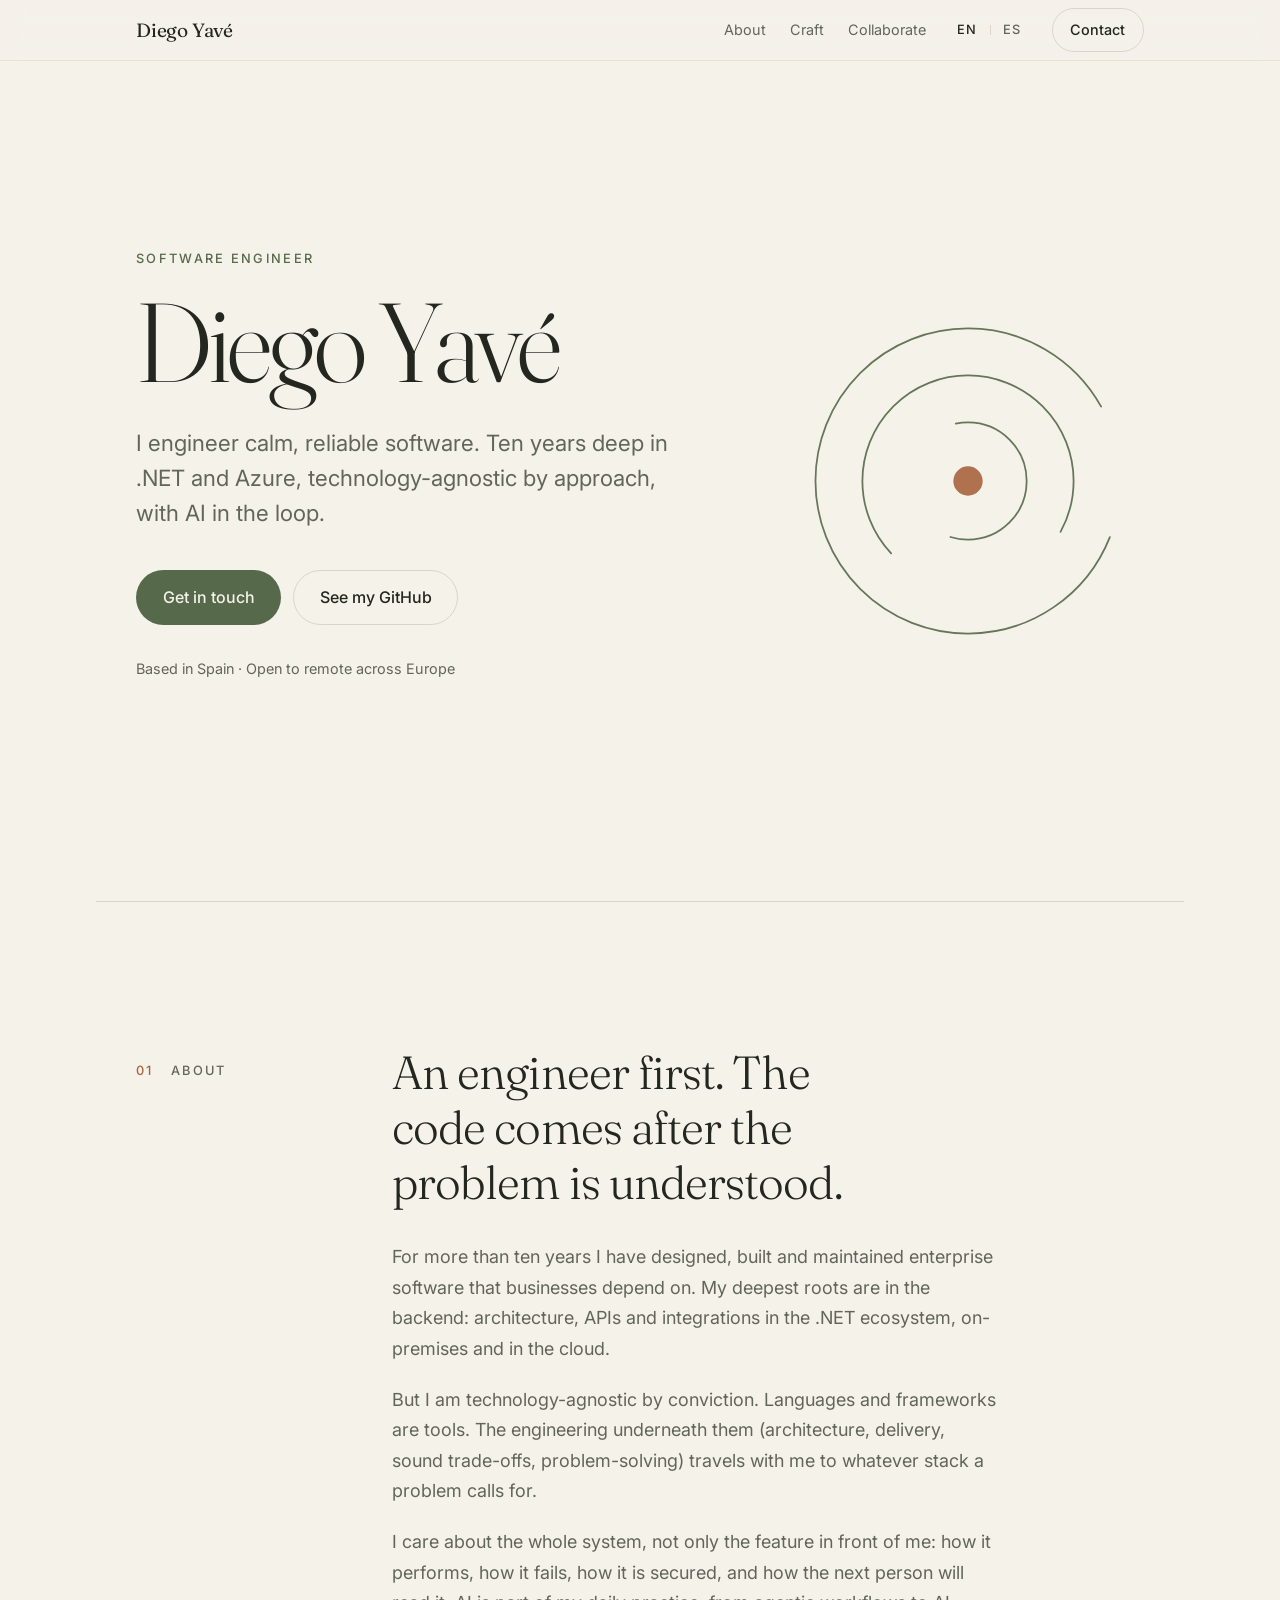
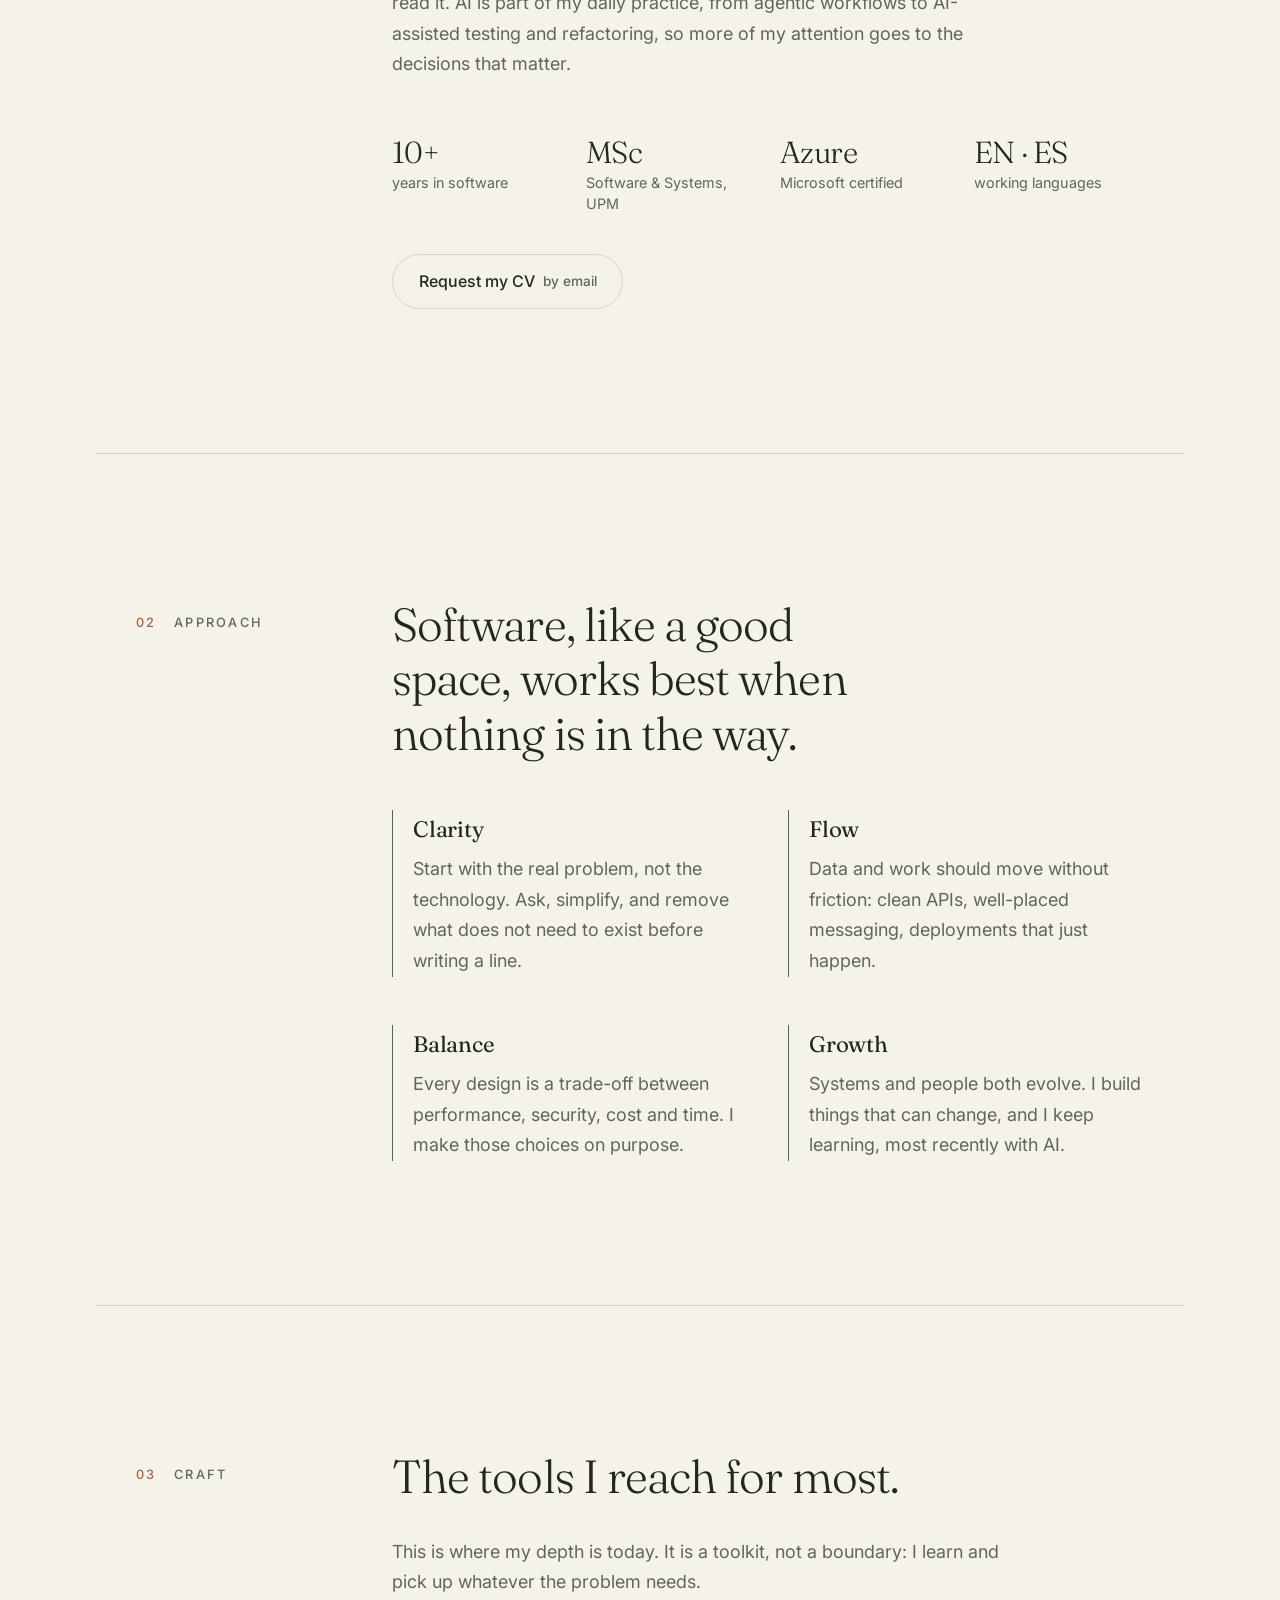
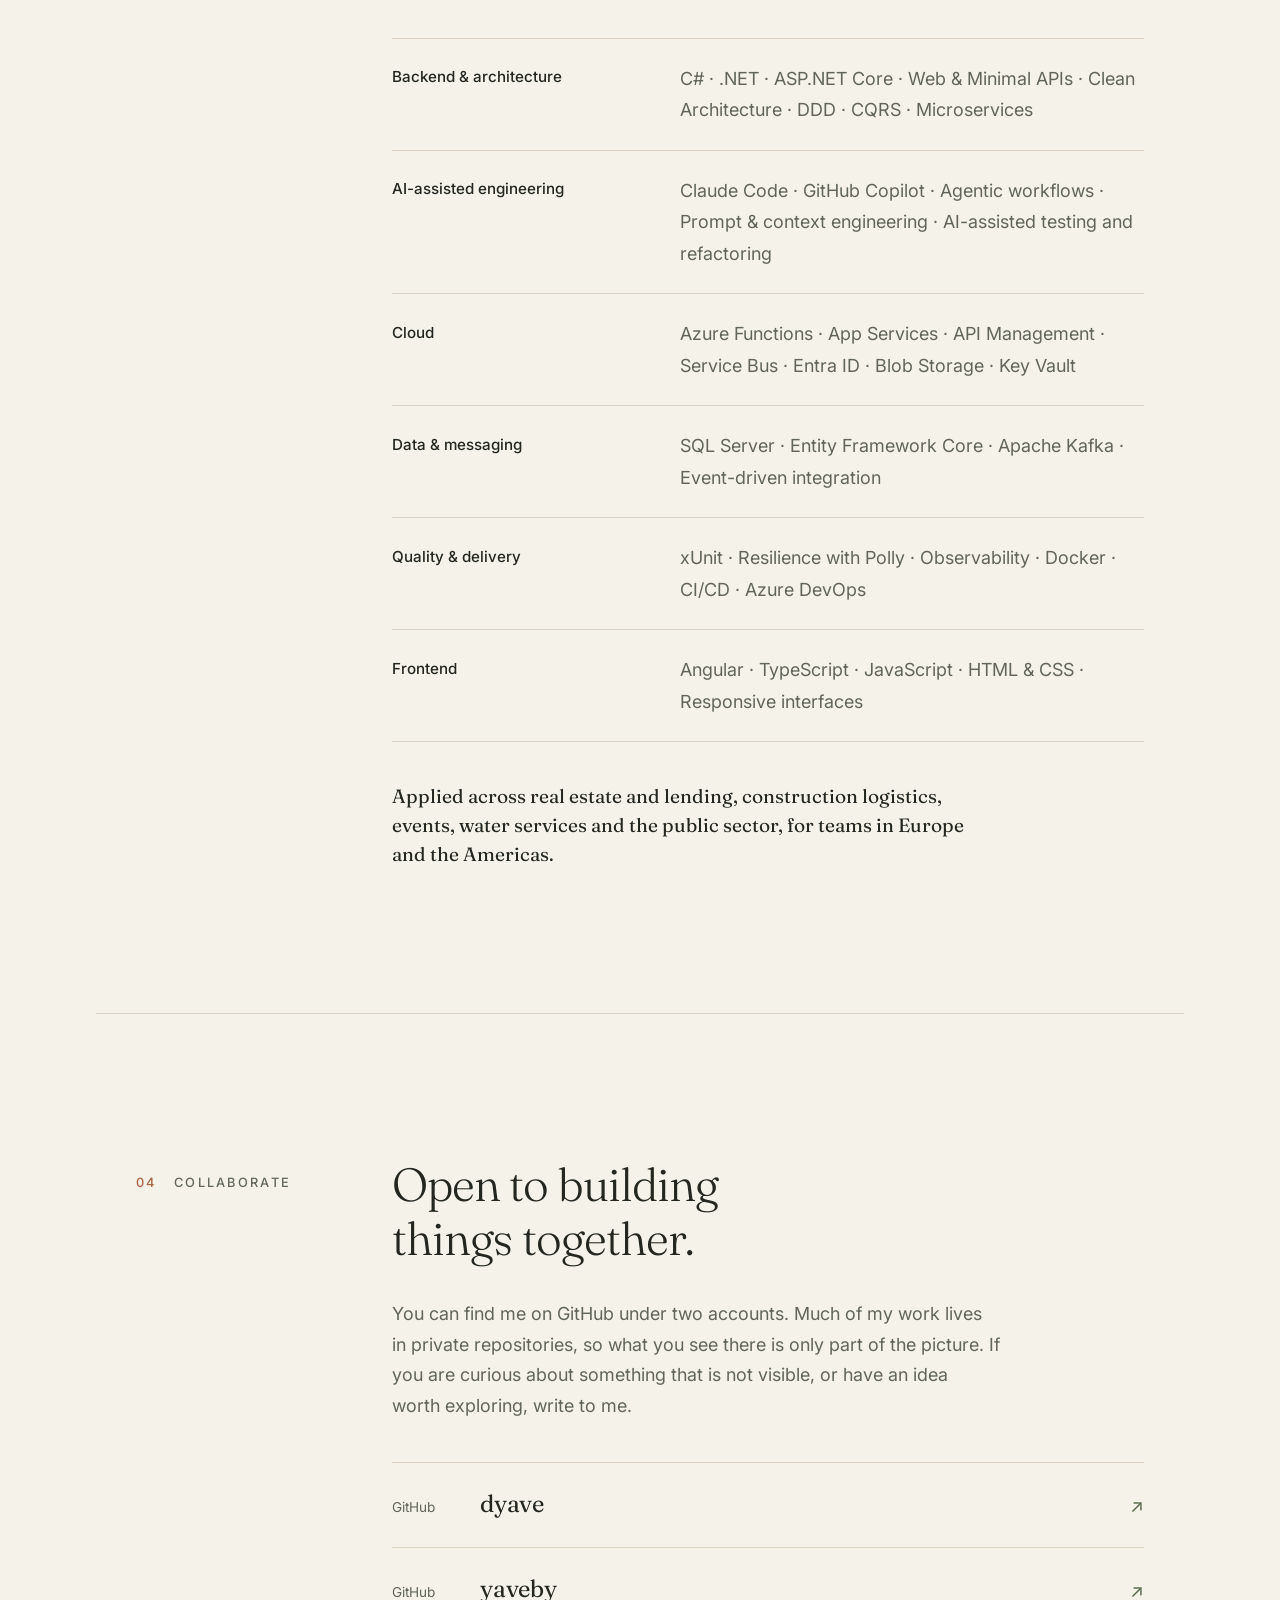
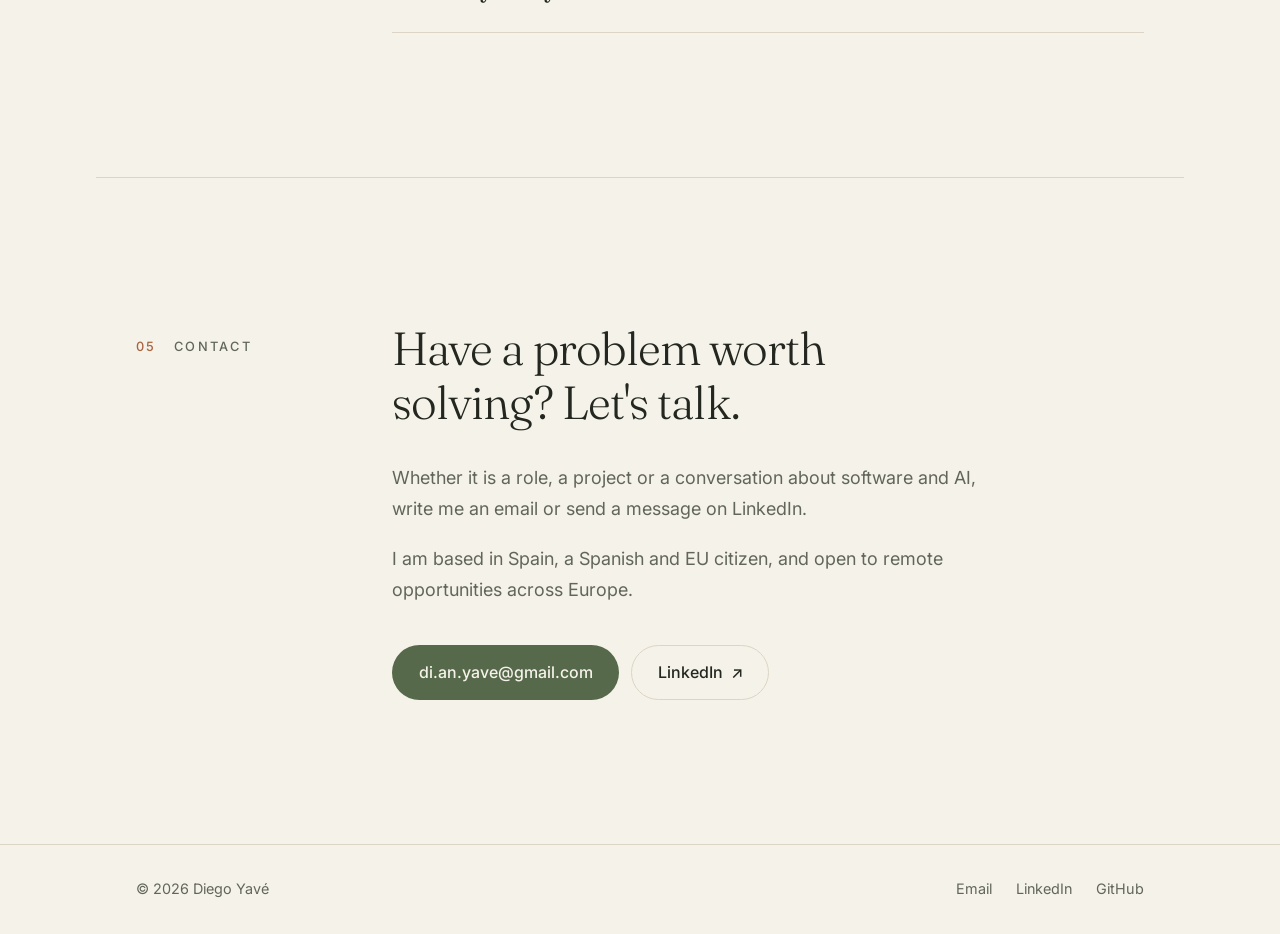
==== commit 074755a8: "Add CV request button and give Frontend its own standing Co-Authored-By: Claude Fable 5.2 <noreply@a" ====
--- a/index.html
+++ b/index.html
@@ -96,6 +96,9 @@
           <li><strong>Azure</strong><span>Microsoft certified</span></li>
           <li><strong>EN · ES</strong><span>working languages</span></li>
         </ul>
+        <div class="actions reveal">
+          <a class="btn btn-quiet" href="mailto:di.an.yave@gmail.com?subject=CV%20request&amp;body=Hi%20Diego%2C%0A%0ACould%20you%20send%20me%20your%20CV%3F%0A">Request my CV <span class="btn-sub">by email</span></a>
+        </div>
       </div>
     </section>
 
@@ -156,8 +159,8 @@
             <dd>xUnit · Resilience with Polly · Observability · Docker · CI/CD · Azure DevOps</dd>
           </div>
           <div class="reveal">
-            <dt>Frontend, when needed</dt>
-            <dd>Angular · JavaScript</dd>
+            <dt>Frontend</dt>
+            <dd>Angular · TypeScript · JavaScript · HTML &amp; CSS · Responsive interfaces</dd>
           </div>
         </dl>
 
--- a/styles.css
+++ b/styles.css
@@ -223,6 +223,7 @@
 .btn-solid { background: var(--accent); color: var(--on-accent); }
 .btn-solid:hover { background: color-mix(in srgb, var(--accent) 88%, var(--ink)); }
 .btn-quiet { border-color: var(--line); }
+.btn-sub { font-size: .85rem; color: var(--muted); }
 .btn-quiet:hover { border-color: var(--accent); background: var(--surface); }
 
 /* Sections -------------------------------------------------- */
@@ -379,7 +380,7 @@
 
 @media (min-width: 40rem) {
   :root { --gutter: 2.5rem; }
-  .actions { flex-direction: row; }
+  .actions { flex-direction: row; flex-wrap: wrap; }
   .facts { grid-template-columns: repeat(4, 1fr); }
   .principles { grid-template-columns: 1fr 1fr; gap: 3rem 2.5rem; }
   .nav-link { display: inline-block; }
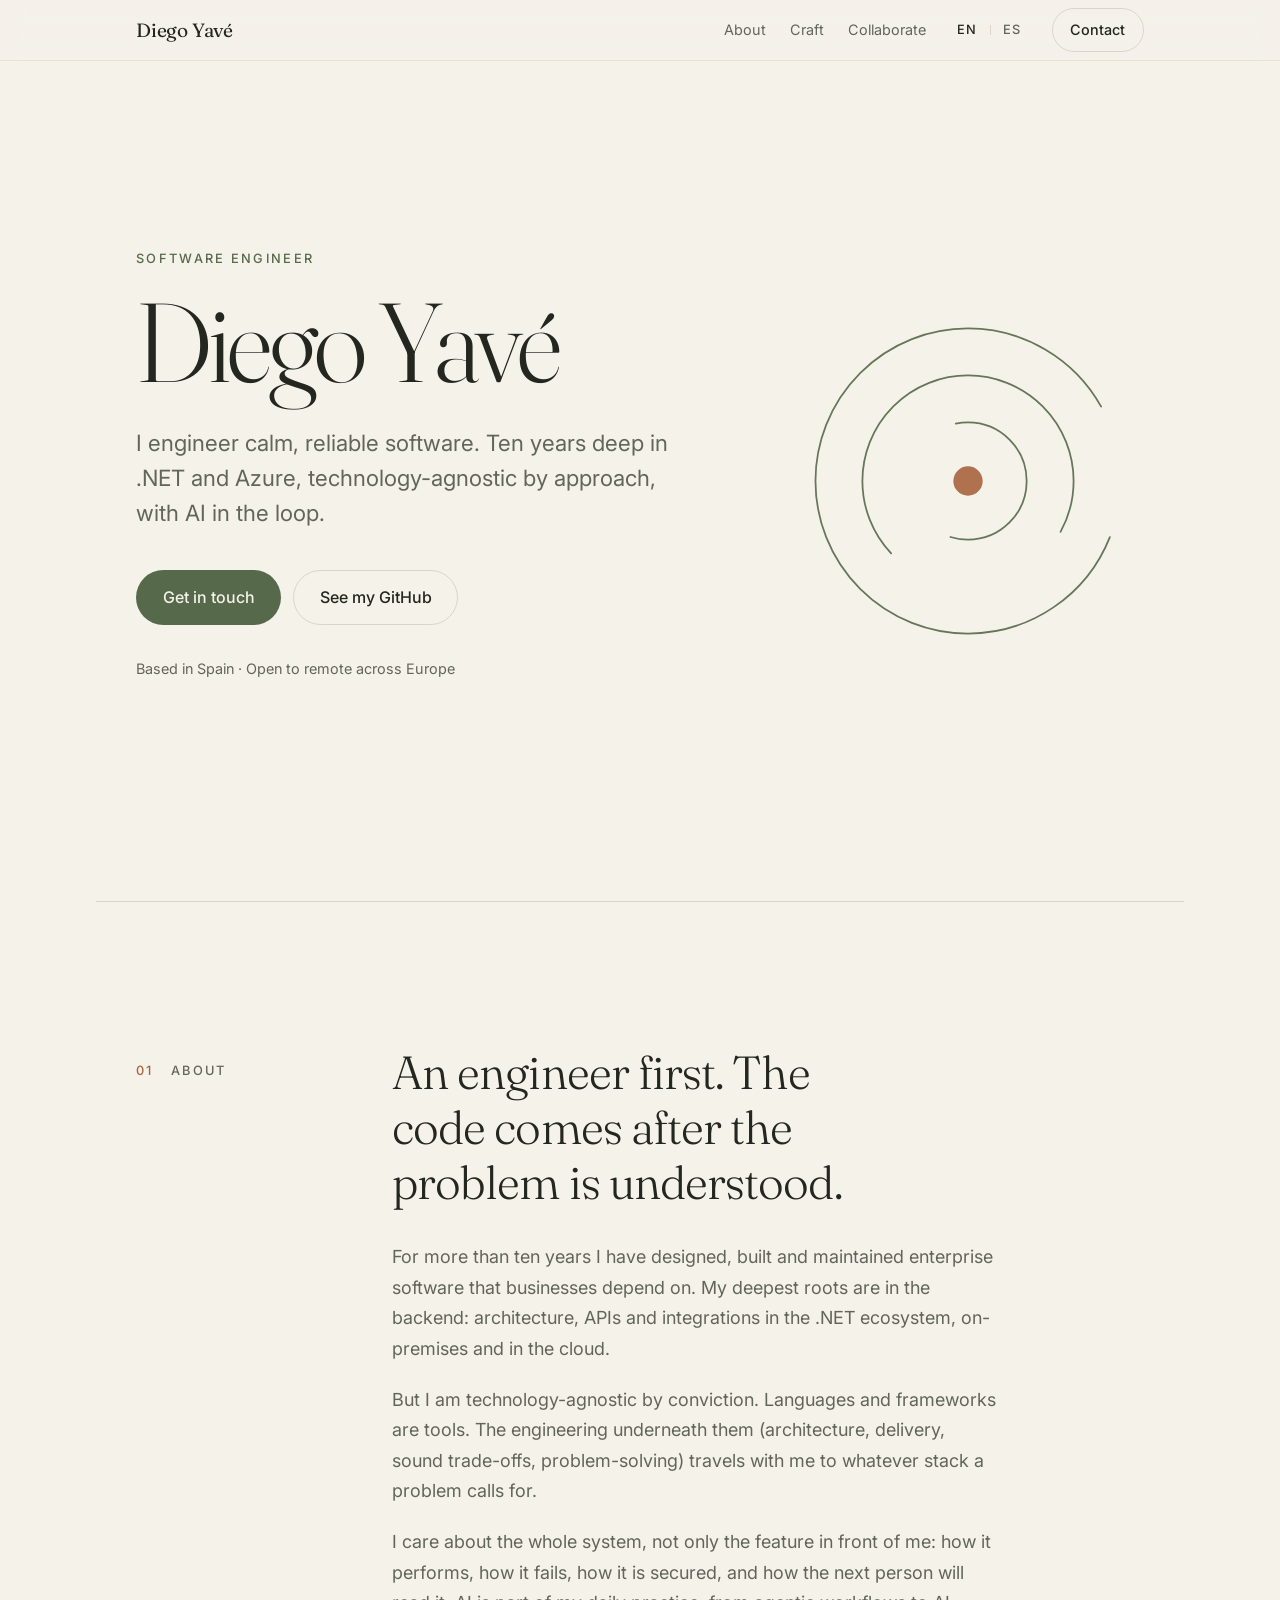
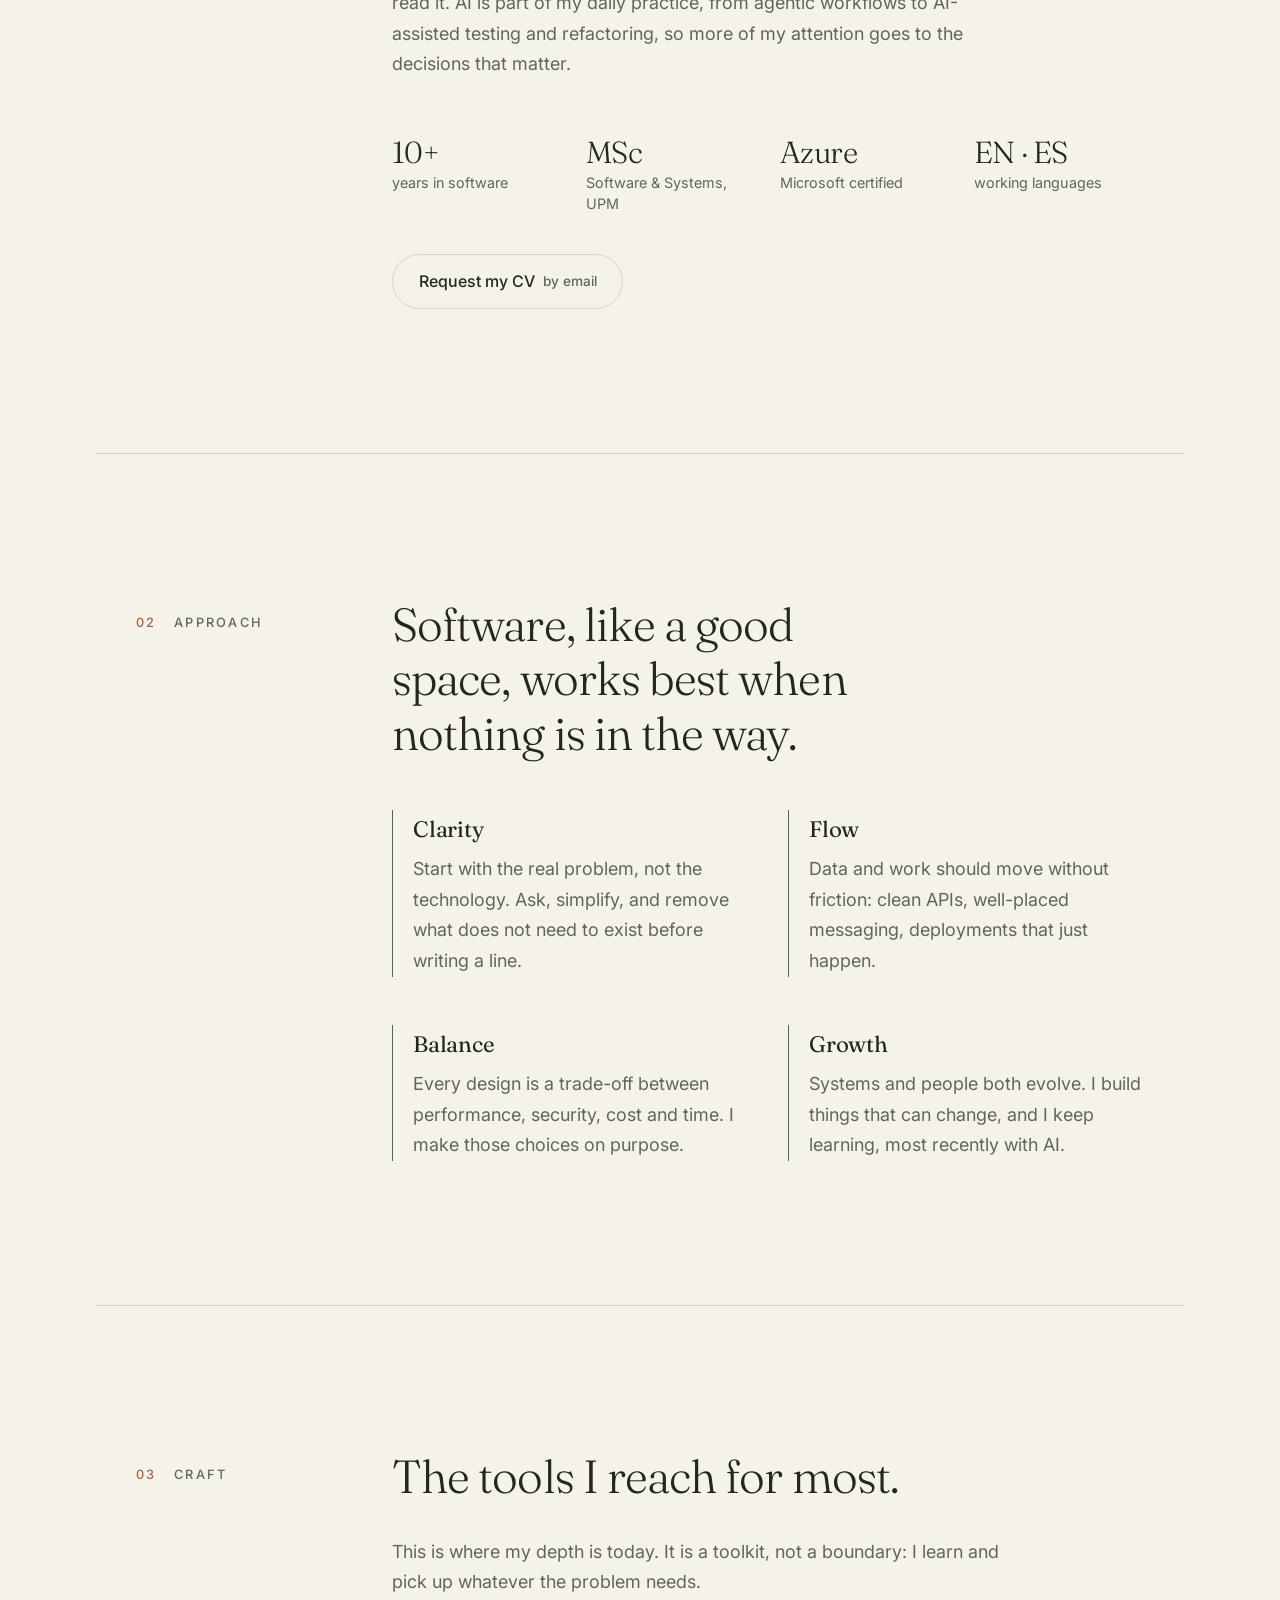
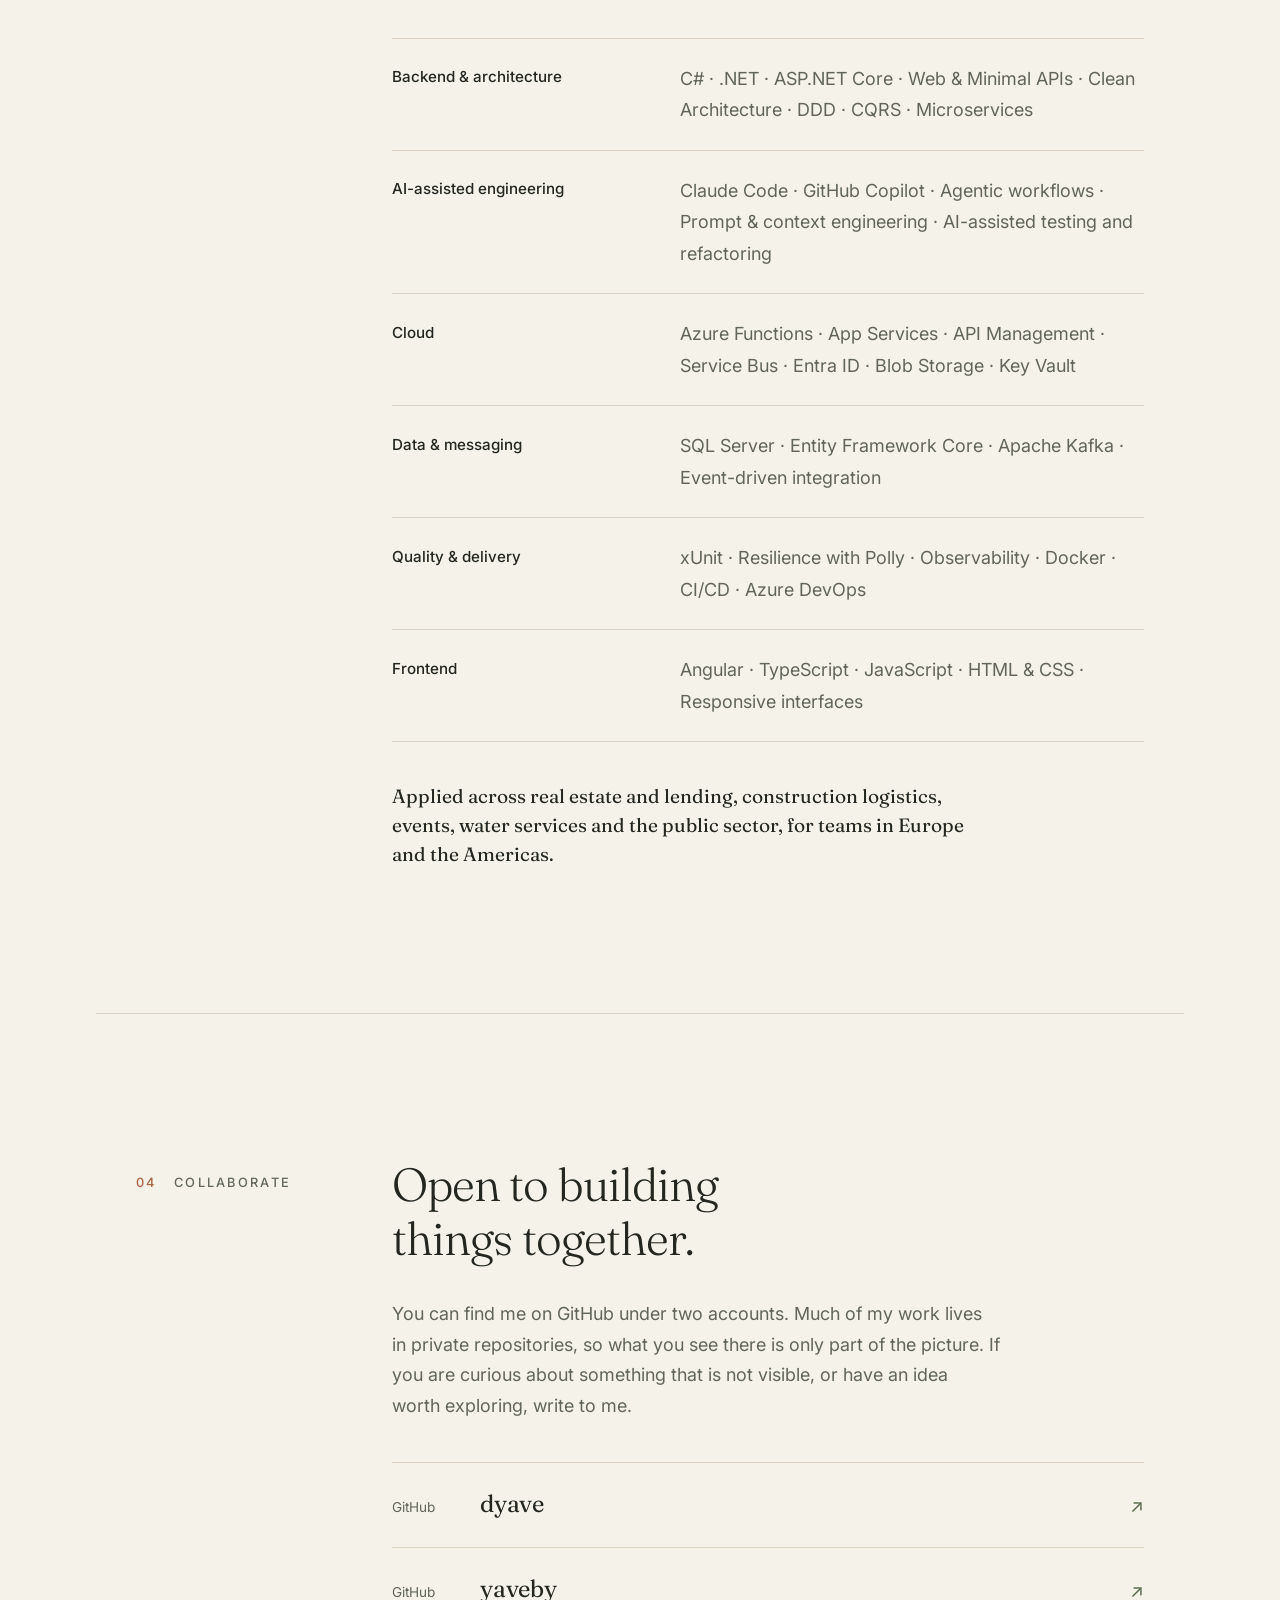
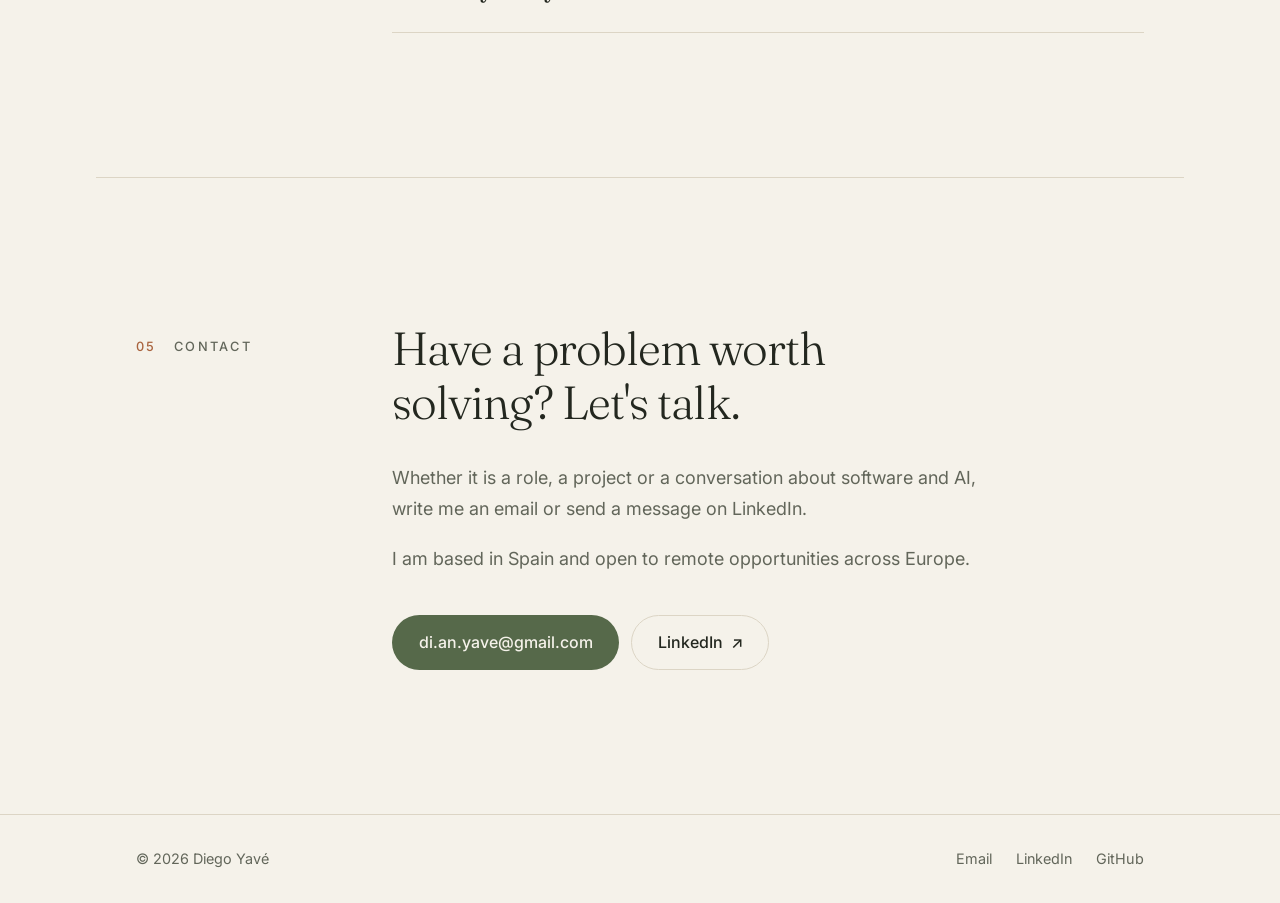
==== commit ef1d7507: "Remove citizenship mention from contact section Co-Authored-By: Claude Fable 5.2 <noreply@anthropic." ====
--- a/index.html
+++ b/index.html
@@ -210,7 +210,7 @@
           write me an email or send a message on LinkedIn.
         </p>
         <p class="reveal">
-          I am based in Spain, a Spanish and EU citizen, and open to remote opportunities across Europe.
+          I am based in Spain and open to remote opportunities across Europe.
         </p>
         <div class="actions reveal">
           <a class="btn btn-solid" href="mailto:di.an.yave@gmail.com">di.an.yave@gmail.com</a>
